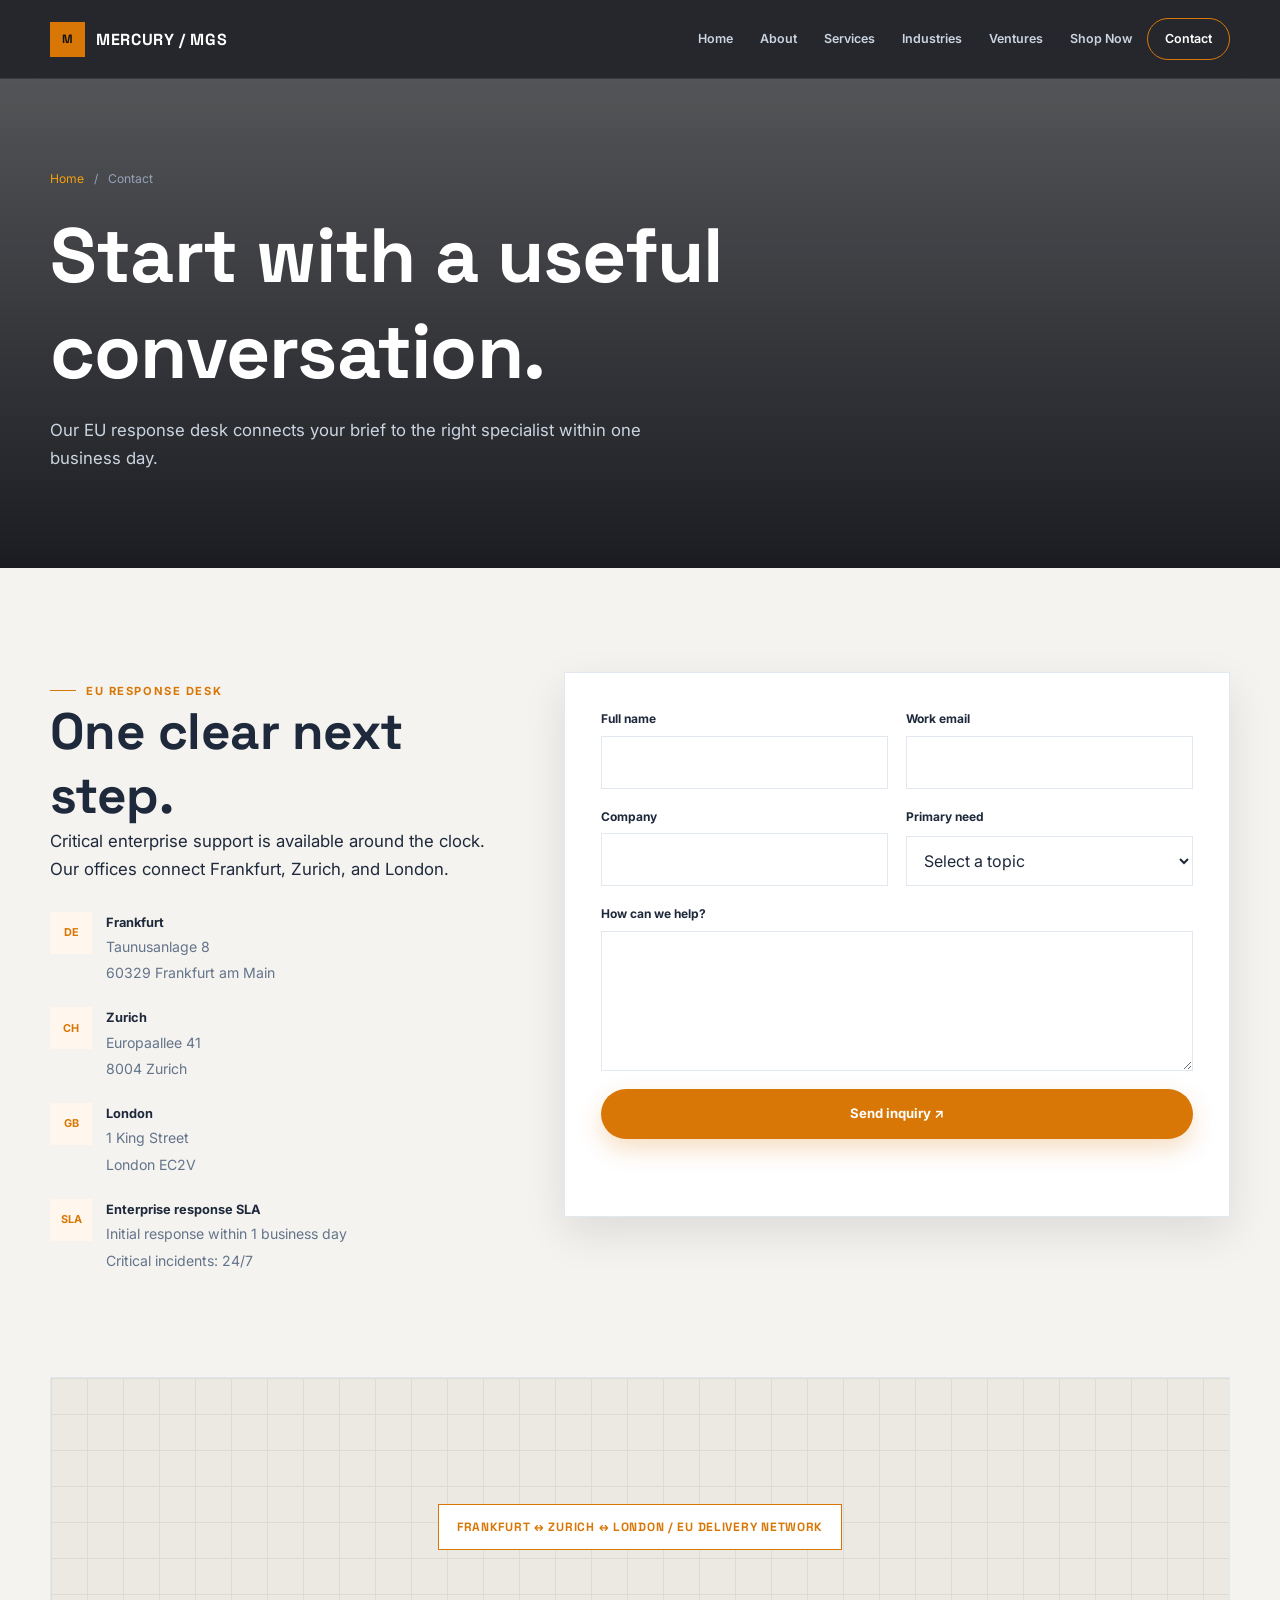
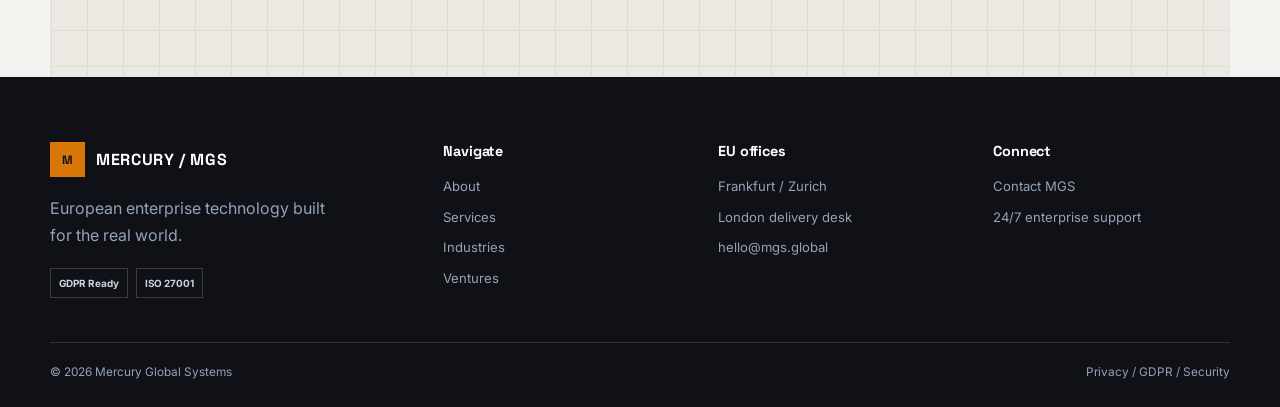
==== contact.html @ 84ef5d74 "First Upload" ====
<!doctype html><html lang="en"><head><meta charset="utf-8"><meta name="viewport" content="width=device-width, initial-scale=1"><title>Contact | MGS</title><link rel="stylesheet" href="css/style.css"><script src="js/main.js" defer></script></head><body><header class="site-header"><div class="container nav-wrap"><a class="logo" href="index.html"><span class="logo-mark">M</span>MERCURY / MGS</a><button class="menu-toggle" aria-label="Open navigation" aria-expanded="false">☰</button><nav class="nav-links"><a href="index.html">Home</a><a href="about.html">About</a><a href="services.html">Services</a><a href="industries.html">Industries</a><a href="ventures.html">Ventures</a><a href="shop.html">Shop Now</a><a class="active nav-cta" href="contact.html">Contact</a></nav></div></header><main><section class="page-hero"><div class="container"><div class="breadcrumb"><a href="index.html">Home</a><span>/</span><span>Contact</span></div><h1>Start with a useful conversation.</h1><p>Our EU response desk connects your brief to the right specialist within one business day.</p></div></section><section class="section"><div class="container contact-grid"><div><span class="eyebrow">EU response desk</span><h2>One clear next step.</h2><p class="lead">Critical enterprise support is available around the clock. Our offices connect Frankfurt, Zurich, and London.</p><div class="contact-details"><div class="contact-detail"><span class="icon-box">DE</span><div><strong>Frankfurt</strong><span>Taunusanlage 8<br>60329 Frankfurt am Main</span></div></div><div class="contact-detail"><span class="icon-box">CH</span><div><strong>Zurich</strong><span>Europaallee 41<br>8004 Zurich</span></div></div><div class="contact-detail"><span class="icon-box">GB</span><div><strong>London</strong><span>1 King Street<br>London EC2V</span></div></div><div class="contact-detail"><span class="icon-box">SLA</span><div><strong>Enterprise response SLA</strong><span>Initial response within 1 business day<br>Critical incidents: 24/7</span></div></div></div></div><div class="form-panel"><form id="contact-form"><div class="form-grid"><div class="form-field"><label for="name">Full name</label><input id="name" required></div><div class="form-field"><label for="email">Work email</label><input id="email" type="email" required></div><div class="form-field"><label for="company">Company</label><input id="company" required></div><div class="form-field"><label for="topic">Primary need</label><select id="topic" required><option value="" selected disabled>Select a topic</option><option>Enterprise services</option><option>Ventures</option><option>Shop / procurement</option><option>Support</option></select></div><div class="form-field full"><label for="message">How can we help?</label><textarea id="message" required></textarea></div><div class="form-field full"><button class="btn btn-primary" type="submit">Send inquiry ↗</button><div class="form-status" role="status"></div></div></div></form></div></div></section><section class="section-sm"><div class="container"><div class="map-box" aria-label="Map placeholder for Frankfurt, Zurich, and London offices"><span>Frankfurt ↔ Zurich ↔ London / EU delivery network</span></div></div></section></main><footer class="site-footer"><div class="container footer-grid"><div class="footer-brand"><a class="logo" href="index.html"><span class="logo-mark">M</span>MERCURY / MGS</a><p>European enterprise technology built for the real world.</p><div class="trust-badges"><span>GDPR Ready</span><span>ISO 27001</span></div></div><div><h3 class="footer-title">Navigate</h3><div class="footer-links"><a href="about.html">About</a><a href="services.html">Services</a><a href="industries.html">Industries</a><a href="ventures.html">Ventures</a></div></div><div><h3 class="footer-title">EU offices</h3><div class="footer-links"><span>Frankfurt / Zurich</span><span>London delivery desk</span><a href="mailto:hello@mgs.global">hello@mgs.global</a></div></div><div><h3 class="footer-title">Connect</h3><div class="footer-links"><a href="contact.html">Contact MGS</a><span>24/7 enterprise support</span></div></div></div><div class="container footer-bottom"><span>© 2026 Mercury Global Systems</span><span>Privacy / GDPR / Security</span></div></footer></body></html>
---- css/style.css ----
@import url('https://fonts.googleapis.com/css2?family=Inter:wght@400;500;600;700&family=Space+Grotesk:wght@500;600;700&display=swap');

:root{--midnight:#0f1117;--ivory:#f4f3ef;--white:#fff;--slate:#1e293b;--muted:#94a3b8;--amber:#d97706;--amber-light:#f59e0b;--emerald:#059669;--line:#e2e8f0;--shadow:0 16px 40px rgba(15,17,23,.1);--ease:220ms cubic-bezier(.2,.8,.2,1);--max:1180px;--display:'Space Grotesk',system-ui,sans-serif;--body:'Inter',system-ui,sans-serif}
*{box-sizing:border-box}html{scroll-behavior:smooth}body{overflow-x:hidden;margin:0;color:var(--slate);background:var(--ivory);font:400 1rem/1.65 var(--body);-webkit-font-smoothing:antialiased}body.menu-open{overflow:hidden}a{color:inherit;text-decoration:none}button,input,select,textarea{font:inherit}button{cursor:pointer}h1,h2,h3{margin:0;color:var(--slate);font-family:var(--display);letter-spacing:-.01em;line-height:1.25}h1{font-size:clamp(2.7rem,6vw,5.8rem)}h2{font-size:clamp(2rem,4vw,3.8rem)}h3{font-size:1.3rem}p{margin:0 0 1rem}.container{width:min(var(--max),calc(100% - 48px));margin:auto}.section{padding:104px 0}.section-heading{max-width:720px;margin-bottom:46px}.section-heading h2{margin-top:14px}.section-heading.center{margin-inline:auto;text-align:center}.section-heading.center .eyebrow{justify-content:center}.lead{font-size:1.05rem}.eyebrow{display:inline-flex;align-items:center;gap:10px;color:var(--amber);font-size:.7rem;font-weight:700;letter-spacing:.14em;text-transform:uppercase}.eyebrow:before{width:26px;height:1px;background:currentColor;content:""}
.site-header{position:sticky;z-index:1000;top:0;color:var(--white);background:rgba(15,17,23,.9);border-bottom:1px solid rgba(255,255,255,.1);backdrop-filter:blur(16px);-webkit-backdrop-filter:blur(16px);transition:box-shadow var(--ease)}.site-header.scrolled{box-shadow:0 12px 35px rgba(0,0,0,.2)}.nav-wrap{display:flex;align-items:center;justify-content:space-between;min-height:78px;gap:28px}.logo{display:flex;align-items:center;gap:11px;color:var(--white);font:700 1rem var(--display);letter-spacing:.04em}.logo-mark{display:grid;place-items:center;width:35px;height:35px;color:var(--midnight);background:var(--amber);font-size:.75rem}.nav-links{display:flex;align-items:center;gap:3px}.nav-links a{position:relative;padding:10px 12px;color:#cbd5e1;font-size:.78rem;font-weight:600;transition:color var(--ease)}.nav-links a:after{position:absolute;right:12px;bottom:3px;left:12px;height:2px;background:var(--amber);transform:scaleX(0);transform-origin:left;transition:transform var(--ease);content:""}.nav-links a:hover,.nav-links a.active{color:var(--white)}.nav-links a:hover:after,.nav-links a.active:after{transform:scaleX(1)}.nav-links .nav-cta{border:1px solid var(--amber);border-radius:999px;color:var(--amber-light);padding-inline:17px}.nav-links .nav-cta:after{display:none}.menu-toggle{display:none;border:0;color:var(--white);background:transparent;font-size:1.5rem}
.hero,.page-hero{position:relative;overflow:hidden;color:var(--white);background:var(--midnight)}.hero{padding:120px 0 112px;background:linear-gradient(110deg,rgba(15,17,23,.94),rgba(15,17,23,.7)),url('https://images.unsplash.com/photo-1497366811353-6870744d04b2?q=85&w=2200') center/cover}.hero-grid{display:grid;grid-template-columns:1fr 1fr;align-items:center;gap:70px}.hero h1,.page-hero h1{color:var(--white)}.hero h1{margin:18px 0 22px}.hero h1 span{color:var(--amber-light)}.hero-copy{max-width:580px;color:#cbd5e1;font-size:1.08rem}.actions{display:flex;flex-wrap:wrap;gap:13px;margin-top:30px}.btn{display:inline-flex;align-items:center;justify-content:center;gap:9px;min-height:50px;border:1px solid transparent;border-radius:999px;padding:0 22px;font-size:.82rem;font-weight:700;transition:transform var(--ease),box-shadow var(--ease),background var(--ease),color var(--ease)}.btn:hover{transform:translateY(-3px)}.btn-primary{color:var(--white);background:var(--amber);box-shadow:0 10px 25px rgba(217,119,6,.24)}.btn-primary:hover{background:var(--amber-light);box-shadow:0 15px 30px rgba(217,119,6,.3)}.btn-secondary{border-color:rgba(255,255,255,.25);color:var(--white);background:rgba(255,255,255,.06)}.btn-secondary:hover{border-color:var(--amber);color:var(--amber-light)}.hero-photo{position:relative;overflow:hidden;min-height:440px;margin:0;border:1px solid rgba(255,255,255,.17);border-radius:16px;box-shadow:0 25px 60px rgba(0,0,0,.3)}.hero-photo img{width:100%;height:100%;min-height:440px;object-fit:cover;transition:transform 600ms var(--ease)}.hero-photo:hover img{transform:scale(1.03)}.glass-badge{position:absolute;right:20px;bottom:20px;display:flex;align-items:center;gap:8px;border:1px solid rgba(255,255,255,.18);border-radius:999px;padding:12px 15px;color:var(--white);background:rgba(15,17,23,.65);backdrop-filter:blur(16px);font-size:.7rem;font-weight:600}.glass-badge strong{color:#6ee7b7}.live-dot{width:8px;height:8px;border-radius:50%;background:var(--emerald);box-shadow:0 0 0 4px rgba(5,150,105,.18)}
.stats{position:relative;z-index:2;margin-top:-38px}.stats-grid{display:grid;grid-template-columns:repeat(3,1fr);border:1px solid var(--line);background:var(--white);box-shadow:var(--shadow)}.stat{padding:25px 32px;border-right:1px solid var(--line)}.stat:last-child{border:0}.stat strong{display:block;color:var(--slate);font:700 2.2rem var(--display)}.stat span{color:#64748b;font-size:.72rem;font-weight:700;letter-spacing:.08em;text-transform:uppercase}
.card-grid{display:grid;grid-template-columns:repeat(3,1fr);gap:20px}.card,.profile,.solution-card,.sector-card,.value,.metric-card,.form-panel{border:1px solid var(--line);background:var(--white);box-shadow:var(--shadow);transition:transform var(--ease),box-shadow var(--ease),border-color var(--ease)}.card{overflow:hidden}.card:hover,.profile:hover,.solution-card:hover,.sector-card:hover{border-color:#f0b45a;box-shadow:0 20px 45px rgba(15,17,23,.14);transform:translateY(-3px)}.card-image{overflow:hidden;height:190px}.card-image img{width:100%;height:100%;object-fit:cover;transition:transform 600ms var(--ease)}.card:hover img{transform:scale(1.03)}.card-copy,.solution-copy{padding:26px 27px 30px}.card-kicker{color:var(--amber);font-size:.68rem;font-weight:700;letter-spacing:.12em;text-transform:uppercase}.card h3{margin:12px 0 9px}.text-link{color:var(--amber);font-size:.8rem;font-weight:700}.text-link:hover{color:var(--slate)}
.dark-section{color:var(--white);background:var(--midnight)}.dark-section h2,.dark-section h3{color:var(--white)}.dark-section .lead{color:#cbd5e1}.dark-section .eyebrow{color:var(--amber-light)}.split{display:grid;grid-template-columns:.9fr 1.1fr;align-items:center;gap:80px}.check-list{display:grid;gap:13px;margin:27px 0 0;padding:0;color:#cbd5e1;list-style:none}.check-list li:before{display:inline-grid;place-items:center;width:20px;height:20px;margin-right:10px;border-radius:50%;color:var(--white);background:var(--emerald);content:"✓";font-size:.7rem;font-weight:700}.dark-panel{min-height:300px;border:1px solid rgba(255,255,255,.14);padding:30px;background:rgba(255,255,255,.04)}.dark-panel strong{display:block;margin-top:100px;color:var(--amber-light);font:700 4rem var(--display);line-height:1}.trust{padding:30px 0;border-top:1px solid var(--line);border-bottom:1px solid var(--line);background:var(--ivory)}.trust-row{display:flex;justify-content:space-between;gap:20px;color:#64748b;font:700 .8rem var(--display);letter-spacing:.08em;text-transform:uppercase;opacity:.8}
.page-hero{padding:90px 0 80px;background:linear-gradient(rgba(15,17,23,.7),rgba(15,17,23,.95)),url('https://images.unsplash.com/photo-1486406146926-c627a92ad1ab?q=85&w=2200') center/cover}.page-hero h1{max-width:780px;margin:18px 0}.page-hero p{max-width:650px;color:#cbd5e1;font-size:1.05rem}.breadcrumb{display:flex;gap:10px;color:#94a3b8;font-size:.76rem}.breadcrumb a{color:var(--amber-light)}.value-grid,.metrics-grid{display:grid;grid-template-columns:repeat(3,1fr);gap:18px}.value,.metric-card{padding:28px}.value h3{margin:15px 0 8px}.value p,.metric-card span{color:#64748b}.timeline{position:relative;max-width:820px;margin:auto}.timeline:before{position:absolute;top:0;bottom:0;left:92px;width:1px;background:#f0b45a;content:""}.timeline-item{position:relative;display:grid;grid-template-columns:92px 1fr;gap:35px;padding-bottom:35px}.timeline-year,.service-number{color:var(--amber);font:700 1rem var(--display)}.timeline-content{padding-left:28px}.timeline-content:before{position:absolute;top:5px;left:87px;width:10px;height:10px;border:3px solid var(--midnight);border-radius:50%;background:var(--emerald);content:""}.timeline-content p,.service-row p{color:#64748b}.team-grid{display:grid;grid-template-columns:repeat(4,1fr);gap:18px}.profile{overflow:hidden}.profile-photo{display:grid;place-items:center;height:200px;color:var(--amber);background:#eceae3;font:700 3rem var(--display)}.profile-info{padding:21px}.profile-info p{margin:5px 0 0}.service-list{display:grid}.service-row{display:grid;grid-template-columns:68px 1fr auto;gap:24px;align-items:center;border-bottom:1px solid var(--line);padding:25px 0}.service-row p{max-width:650px;margin:7px 0 0}.service-arrow{color:var(--amber);font-size:1.35rem}.workflow{display:grid;grid-template-columns:repeat(4,1fr)}.workflow-step{padding:27px 22px;border:1px solid rgba(255,255,255,.14)}.workflow-step h3{color:var(--white)}.step-num{display:block;margin-bottom:22px;color:var(--amber-light);font:700 1rem var(--display)}
.solution-grid{display:grid;grid-template-columns:repeat(2,1fr);gap:22px}.solution-card{overflow:hidden}.solution-image{min-height:220px;background-position:center;background-size:cover}.solution-copy h2{margin:12px 0 9px;font-size:2rem}.solution-copy ul{display:grid;gap:7px;margin:20px 0 0;padding:0;list-style:none;font-size:.9rem}.solution-copy li:before{margin-right:8px;color:var(--emerald);content:"✓";font-weight:700}.sector-grid{display:grid;grid-template-columns:repeat(2,1fr);gap:22px}.sector-card{overflow:hidden}.sector-image{min-height:230px;background-position:center;background-size:cover}.sector-copy{padding:27px}.sector-copy h2{margin:12px 0 8px;font-size:2rem}.sector-copy p{color:#64748b}.filter-bar{display:flex;flex-wrap:wrap;gap:9px;margin-bottom:30px}.filter-button{border:1px solid var(--line);border-radius:999px;padding:10px 15px;color:var(--slate);background:var(--white);font-size:.78rem;font-weight:700}.filter-button.active,.filter-button:hover{border-color:var(--amber);color:var(--amber);background:#fffaf0}.product-grid{display:grid;grid-template-columns:repeat(3,1fr);gap:20px}.product-card{border:1px solid var(--line);background:var(--white);box-shadow:var(--shadow)}.product-image{height:190px;background-position:center;background-size:cover}.product-copy{padding:22px}.product-copy h3{margin:8px 0}.product-price{display:block;margin:15px 0;color:var(--slate);font:700 1.1rem var(--display)}.product-card .btn{width:100%;min-height:44px}.search-box{width:100%;border:1px solid var(--line);padding:14px 16px;color:var(--slate);background:var(--white);outline:0;margin-bottom:14px}.search-box:focus{border-color:var(--amber);box-shadow:0 0 0 3px rgba(217,119,6,.14)}.form-panel{padding:36px}.contact-grid{display:grid;grid-template-columns:.8fr 1.2fr;gap:70px;align-items:start}.contact-details{display:grid;gap:22px;margin-top:28px}.contact-detail{display:flex;gap:14px}.icon-box{display:grid;place-items:center;flex:0 0 42px;width:42px;height:42px;color:var(--amber);background:#fff7ed;font-size:.68rem;font-weight:700}.contact-detail strong{display:block;color:var(--slate);font-size:.8rem}.contact-detail span:not(.icon-box){color:#64748b;font-size:.88rem}.form-grid{display:grid;grid-template-columns:repeat(2,1fr);gap:18px}.form-field{display:grid;gap:7px}.form-field.full{grid-column:1/-1}.form-field label{color:var(--slate);font-size:.75rem;font-weight:700}.form-field input,.form-field select,.form-field textarea{width:100%;border:1px solid var(--line);padding:12px 13px;color:var(--slate);background:var(--white);outline:0}.form-field textarea{min-height:140px;resize:vertical}.form-field input:focus,.form-field select:focus,.form-field textarea:focus{border-color:var(--amber);box-shadow:0 0 0 3px rgba(217,119,6,.14)}.form-status{min-height:24px;margin-top:10px;color:var(--emerald);font-size:.82rem;font-weight:700}.map-box{display:grid;place-items:center;min-height:300px;border:1px solid var(--line);color:var(--amber);background:#ebe9e2;background-image:linear-gradient(#dedbd3 1px,transparent 1px),linear-gradient(90deg,#dedbd3 1px,transparent 1px);background-size:36px 36px}.map-box span{padding:14px 18px;border:1px solid var(--amber);background:var(--white);font:700 .75rem var(--display);letter-spacing:.06em;text-transform:uppercase}
.site-footer{padding:65px 0 24px;color:#94a3b8;background:var(--midnight)}.footer-grid{display:grid;grid-template-columns:1.5fr repeat(3,1fr);gap:38px;padding-bottom:44px}.footer-brand p{max-width:280px;margin-top:18px}.footer-title{margin:0 0 16px;color:var(--white);font:700 .9rem var(--display)}.footer-links{display:grid;gap:9px;font-size:.82rem}.footer-links a:hover{color:var(--amber-light)}.trust-badges{display:flex;gap:8px;margin-top:20px}.trust-badges span{border:1px solid rgba(255,255,255,.18);padding:6px 8px;color:#cbd5e1;font-size:.62rem;font-weight:700}.footer-bottom{display:flex;justify-content:space-between;gap:20px;border-top:1px solid rgba(255,255,255,.14);padding-top:20px;font-size:.74rem}.reveal-item{opacity:0;transform:translateY(18px);transition:opacity 600ms var(--ease),transform 600ms var(--ease)}.reveal-item.is-visible{opacity:1;transform:translateY(0)}
@media(max-width:900px){.hero-grid,.split,.contact-grid{grid-template-columns:1fr;gap:45px}.card-grid,.value-grid,.metrics-grid,.solution-grid,.sector-grid{grid-template-columns:repeat(2,1fr)}.team-grid{grid-template-columns:repeat(2,1fr)}.product-grid{grid-template-columns:repeat(2,1fr)}.footer-grid{grid-template-columns:repeat(2,1fr)}}
@media(max-width:768px){.container{width:min(var(--max),calc(100% - 32px))}.section{padding:76px 0}.menu-toggle{display:block}.nav-links{position:absolute;top:100%;right:16px;left:16px;display:grid;gap:2px;padding:14px;border:1px solid rgba(255,255,255,.14);background:rgba(15,17,23,.98);box-shadow:var(--shadow);transform:translateY(-12px);opacity:0;pointer-events:none;transition:opacity var(--ease),transform var(--ease)}.nav-links.open{transform:translateY(0);opacity:1;pointer-events:auto}.nav-links a{padding:13px}.hero{padding:82px 0 85px}.hero h1{font-size:clamp(2.7rem,13vw,4.4rem)}.hero-photo,.hero-photo img{min-height:320px}.stats{margin-top:-25px}.stats-grid,.card-grid,.value-grid,.metrics-grid,.solution-grid,.sector-grid,.product-grid,.form-grid{grid-template-columns:1fr}.stat{border-right:0;border-bottom:1px solid var(--line)}.stat:last-child{border-bottom:0}.trust-row{flex-wrap:wrap;justify-content:center;font-size:.68rem}.timeline:before{left:66px}.timeline-item{grid-template-columns:66px 1fr;gap:18px}.timeline-content{padding-left:20px}.timeline-content:before{left:61px}.service-row{grid-template-columns:45px 1fr;gap:15px}.service-arrow{display:none}.workflow{grid-template-columns:1fr 1fr}.form-field.full{grid-column:auto}.form-panel{padding:24px}.footer-grid{grid-template-columns:1fr 1fr;gap:28px 18px}.footer-brand{grid-column:1/-1}.footer-bottom{flex-direction:column}}
@media(prefers-reduced-motion:reduce){*,*:before,*:after{scroll-behavior:auto!important;transition-duration:.01ms!important}}
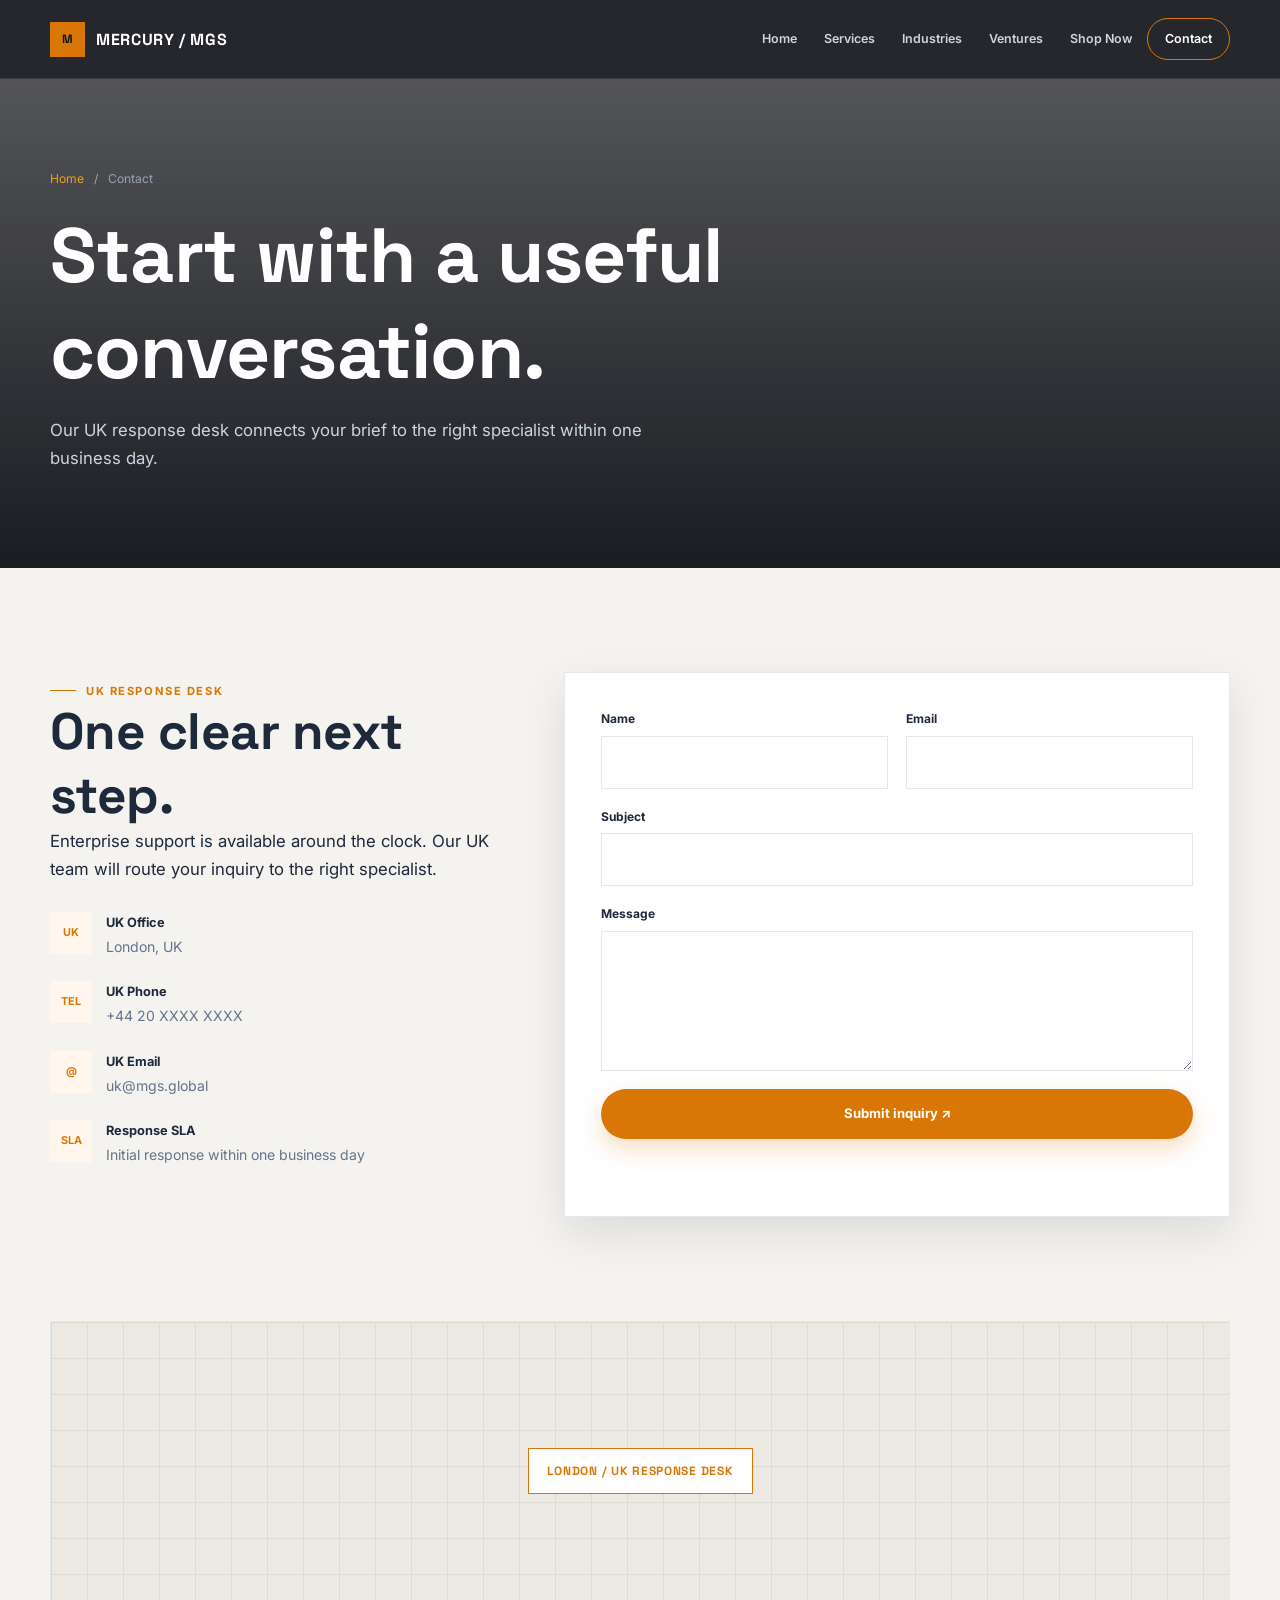
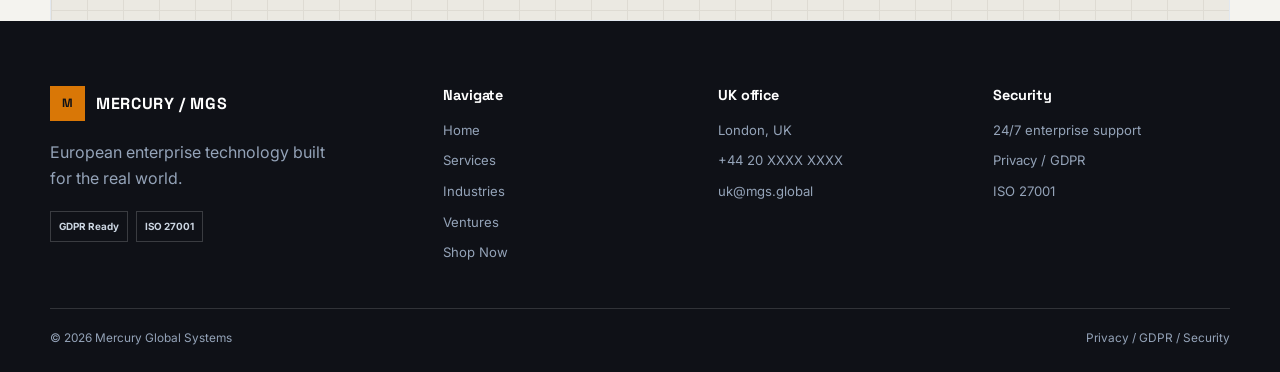
==== commit 1eebcb0b: "Add files via upload" ====
--- a/contact.html
+++ b/contact.html
@@ -1 +1 @@
-<!doctype html><html lang="en"><head><meta charset="utf-8"><meta name="viewport" content="width=device-width, initial-scale=1"><title>Contact | MGS</title><link rel="stylesheet" href="css/style.css"><script src="js/main.js" defer></script></head><body><header class="site-header"><div class="container nav-wrap"><a class="logo" href="index.html"><span class="logo-mark">M</span>MERCURY / MGS</a><button class="menu-toggle" aria-label="Open navigation" aria-expanded="false">☰</button><nav class="nav-links"><a href="index.html">Home</a><a href="about.html">About</a><a href="services.html">Services</a><a href="industries.html">Industries</a><a href="ventures.html">Ventures</a><a href="shop.html">Shop Now</a><a class="active nav-cta" href="contact.html">Contact</a></nav></div></header><main><section class="page-hero"><div class="container"><div class="breadcrumb"><a href="index.html">Home</a><span>/</span><span>Contact</span></div><h1>Start with a useful conversation.</h1><p>Our EU response desk connects your brief to the right specialist within one business day.</p></div></section><section class="section"><div class="container contact-grid"><div><span class="eyebrow">EU response desk</span><h2>One clear next step.</h2><p class="lead">Critical enterprise support is available around the clock. Our offices connect Frankfurt, Zurich, and London.</p><div class="contact-details"><div class="contact-detail"><span class="icon-box">DE</span><div><strong>Frankfurt</strong><span>Taunusanlage 8<br>60329 Frankfurt am Main</span></div></div><div class="contact-detail"><span class="icon-box">CH</span><div><strong>Zurich</strong><span>Europaallee 41<br>8004 Zurich</span></div></div><div class="contact-detail"><span class="icon-box">GB</span><div><strong>London</strong><span>1 King Street<br>London EC2V</span></div></div><div class="contact-detail"><span class="icon-box">SLA</span><div><strong>Enterprise response SLA</strong><span>Initial response within 1 business day<br>Critical incidents: 24/7</span></div></div></div></div><div class="form-panel"><form id="contact-form"><div class="form-grid"><div class="form-field"><label for="name">Full name</label><input id="name" required></div><div class="form-field"><label for="email">Work email</label><input id="email" type="email" required></div><div class="form-field"><label for="company">Company</label><input id="company" required></div><div class="form-field"><label for="topic">Primary need</label><select id="topic" required><option value="" selected disabled>Select a topic</option><option>Enterprise services</option><option>Ventures</option><option>Shop / procurement</option><option>Support</option></select></div><div class="form-field full"><label for="message">How can we help?</label><textarea id="message" required></textarea></div><div class="form-field full"><button class="btn btn-primary" type="submit">Send inquiry ↗</button><div class="form-status" role="status"></div></div></div></form></div></div></section><section class="section-sm"><div class="container"><div class="map-box" aria-label="Map placeholder for Frankfurt, Zurich, and London offices"><span>Frankfurt ↔ Zurich ↔ London / EU delivery network</span></div></div></section></main><footer class="site-footer"><div class="container footer-grid"><div class="footer-brand"><a class="logo" href="index.html"><span class="logo-mark">M</span>MERCURY / MGS</a><p>European enterprise technology built for the real world.</p><div class="trust-badges"><span>GDPR Ready</span><span>ISO 27001</span></div></div><div><h3 class="footer-title">Navigate</h3><div class="footer-links"><a href="about.html">About</a><a href="services.html">Services</a><a href="industries.html">Industries</a><a href="ventures.html">Ventures</a></div></div><div><h3 class="footer-title">EU offices</h3><div class="footer-links"><span>Frankfurt / Zurich</span><span>London delivery desk</span><a href="mailto:hello@mgs.global">hello@mgs.global</a></div></div><div><h3 class="footer-title">Connect</h3><div class="footer-links"><a href="contact.html">Contact MGS</a><span>24/7 enterprise support</span></div></div></div><div class="container footer-bottom"><span>© 2026 Mercury Global Systems</span><span>Privacy / GDPR / Security</span></div></footer></body></html>+<!doctype html><html lang="en"><head><meta charset="utf-8"><meta name="viewport" content="width=device-width, initial-scale=1"><title>Contact | MGS</title><link rel="stylesheet" href="css/style.css"><script src="js/main.js" defer></script></head><body><header class="site-header"><div class="container nav-wrap"><a class="logo" href="index.html"><span class="logo-mark">M</span>MERCURY / MGS</a><button class="menu-toggle" aria-label="Open navigation" aria-expanded="false">☰</button><nav class="nav-links"><a href="index.html">Home</a><a href="services.html">Services</a><a href="industries.html">Industries</a><a href="ventures.html">Ventures</a><a href="shop.html">Shop Now</a><a class="active nav-cta" href="contact.html">Contact</a></nav></div></header><main><section class="page-hero"><div class="container"><div class="breadcrumb"><a href="index.html">Home</a><span>/</span><span>Contact</span></div><h1>Start with a useful conversation.</h1><p>Our UK response desk connects your brief to the right specialist within one business day.</p></div></section><section class="section"><div class="container contact-grid"><div><span class="eyebrow">UK response desk</span><h2>One clear next step.</h2><p class="lead">Enterprise support is available around the clock. Our UK team will route your inquiry to the right specialist.</p><div class="contact-details"><div class="contact-detail"><span class="icon-box">UK</span><div><strong>UK Office</strong><span>London, UK</span></div></div><div class="contact-detail"><span class="icon-box">TEL</span><div><strong>UK Phone</strong><span>+44 20 XXXX XXXX</span></div></div><div class="contact-detail"><span class="icon-box">@</span><div><strong>UK Email</strong><span>uk@mgs.global</span></div></div><div class="contact-detail"><span class="icon-box">SLA</span><div><strong>Response SLA</strong><span>Initial response within one business day</span></div></div></div></div><div class="form-panel"><form id="contact-form"><div class="form-grid"><div class="form-field"><label for="name">Name</label><input id="name" required></div><div class="form-field"><label for="email">Email</label><input id="email" type="email" required></div><div class="form-field full"><label for="subject">Subject</label><input id="subject" required></div><div class="form-field full"><label for="message">Message</label><textarea id="message" required></textarea></div><div class="form-field full"><button class="btn btn-primary" type="submit">Submit inquiry ↗</button><div class="form-status" role="status"></div></div></div></form></div></div></section><section class="section-sm"><div class="container"><div class="map-box" aria-label="Map placeholder showing London, UK"><span>London / UK response desk</span></div></div></section></main><footer class="site-footer"><div class="container footer-grid"><div class="footer-brand"><a class="logo" href="index.html"><span class="logo-mark">M</span>MERCURY / MGS</a><p>European enterprise technology built for the real world.</p><div class="trust-badges"><span>GDPR Ready</span><span>ISO 27001</span></div></div><div><h3 class="footer-title">Navigate</h3><div class="footer-links"><a href="index.html">Home</a><a href="services.html">Services</a><a href="industries.html">Industries</a><a href="ventures.html">Ventures</a><a href="shop.html">Shop Now</a></div></div><div><h3 class="footer-title">UK office</h3><div class="footer-links"><span>London, UK</span><span>+44 20 XXXX XXXX</span><a href="mailto:uk@mgs.global">uk@mgs.global</a></div></div><div><h3 class="footer-title">Security</h3><div class="footer-links"><span>24/7 enterprise support</span><span>Privacy / GDPR</span><span>ISO 27001</span></div></div></div><div class="container footer-bottom"><span>© 2026 Mercury Global Systems</span><span>Privacy / GDPR / Security</span></div></footer></body></html>
--- a/css/style.css
+++ b/css/style.css
@@ -13,3 +13,6 @@
 @media(max-width:900px){.hero-grid,.split,.contact-grid{grid-template-columns:1fr;gap:45px}.card-grid,.value-grid,.metrics-grid,.solution-grid,.sector-grid{grid-template-columns:repeat(2,1fr)}.team-grid{grid-template-columns:repeat(2,1fr)}.product-grid{grid-template-columns:repeat(2,1fr)}.footer-grid{grid-template-columns:repeat(2,1fr)}}
 @media(max-width:768px){.container{width:min(var(--max),calc(100% - 32px))}.section{padding:76px 0}.menu-toggle{display:block}.nav-links{position:absolute;top:100%;right:16px;left:16px;display:grid;gap:2px;padding:14px;border:1px solid rgba(255,255,255,.14);background:rgba(15,17,23,.98);box-shadow:var(--shadow);transform:translateY(-12px);opacity:0;pointer-events:none;transition:opacity var(--ease),transform var(--ease)}.nav-links.open{transform:translateY(0);opacity:1;pointer-events:auto}.nav-links a{padding:13px}.hero{padding:82px 0 85px}.hero h1{font-size:clamp(2.7rem,13vw,4.4rem)}.hero-photo,.hero-photo img{min-height:320px}.stats{margin-top:-25px}.stats-grid,.card-grid,.value-grid,.metrics-grid,.solution-grid,.sector-grid,.product-grid,.form-grid{grid-template-columns:1fr}.stat{border-right:0;border-bottom:1px solid var(--line)}.stat:last-child{border-bottom:0}.trust-row{flex-wrap:wrap;justify-content:center;font-size:.68rem}.timeline:before{left:66px}.timeline-item{grid-template-columns:66px 1fr;gap:18px}.timeline-content{padding-left:20px}.timeline-content:before{left:61px}.service-row{grid-template-columns:45px 1fr;gap:15px}.service-arrow{display:none}.workflow{grid-template-columns:1fr 1fr}.form-field.full{grid-column:auto}.form-panel{padding:24px}.footer-grid{grid-template-columns:1fr 1fr;gap:28px 18px}.footer-brand{grid-column:1/-1}.footer-bottom{flex-direction:column}}
 @media(prefers-reduced-motion:reduce){*,*:before,*:after{scroll-behavior:auto!important;transition-duration:.01ms!important}}
+.service-triad{grid-template-columns:repeat(3,1fr)}
+@media(max-width:900px){.service-triad{grid-template-columns:repeat(2,1fr)}}
+@media(max-width:768px){.service-triad{grid-template-columns:1fr}}
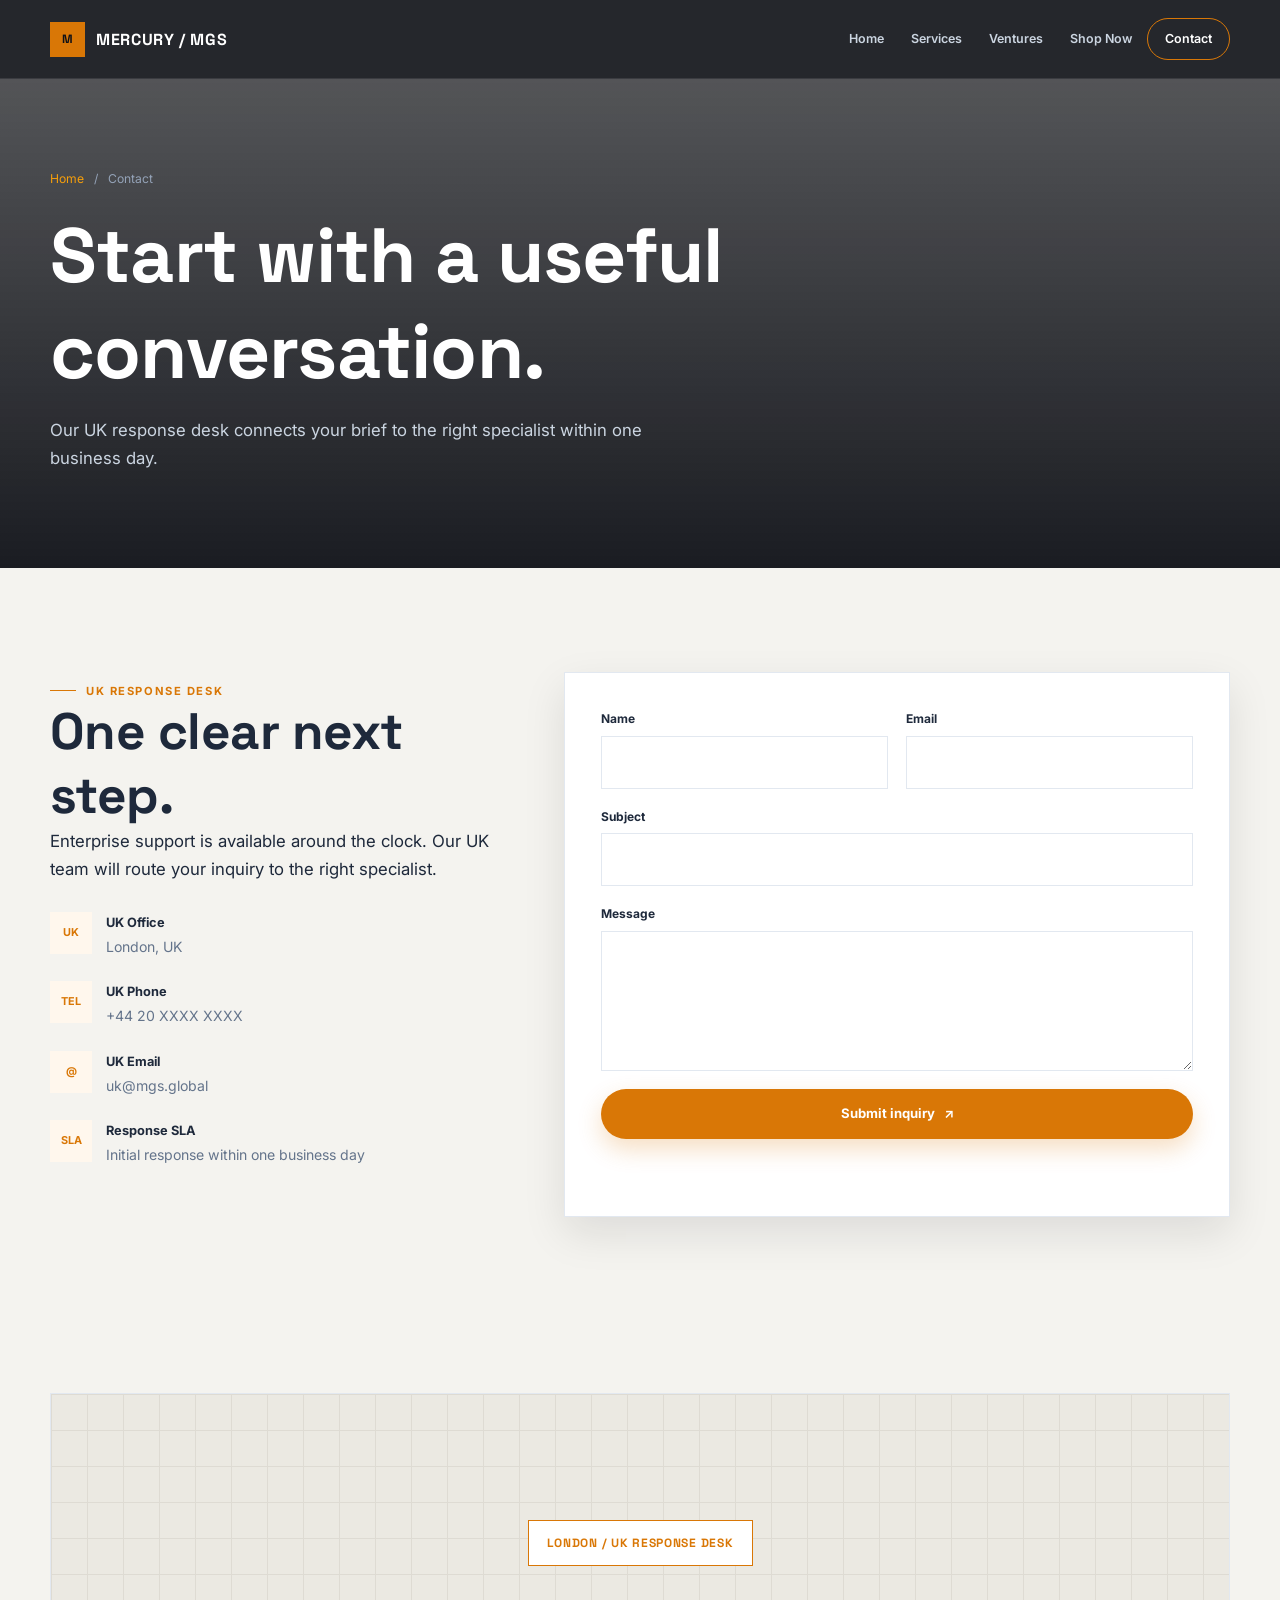
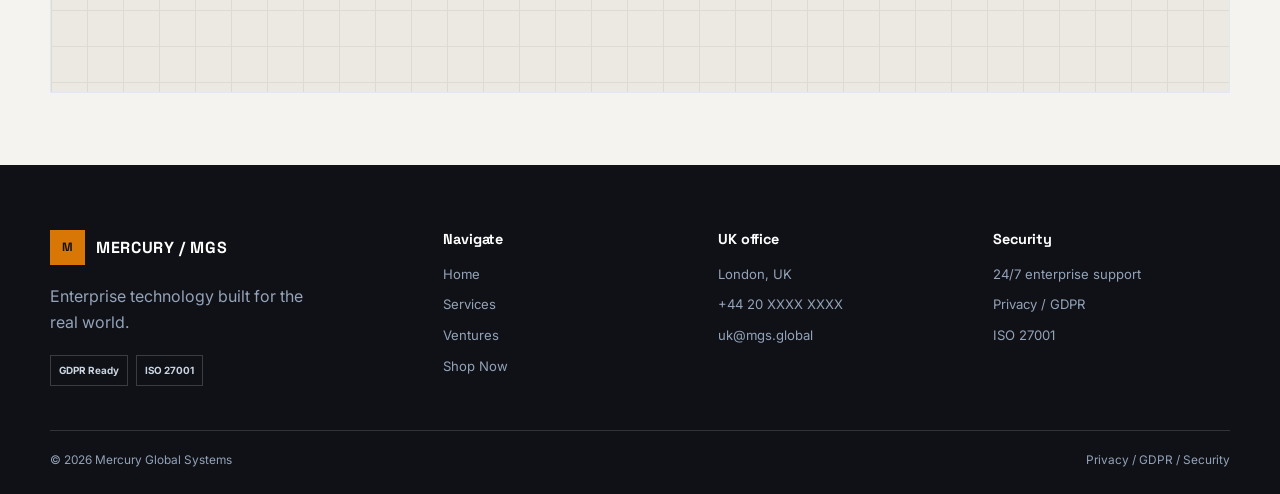
==== commit 6f48a253: "Add files via upload" ====
--- a/contact.html
+++ b/contact.html
@@ -1 +1,158 @@
-<!doctype html><html lang="en"><head><meta charset="utf-8"><meta name="viewport" content="width=device-width, initial-scale=1"><title>Contact | MGS</title><link rel="stylesheet" href="css/style.css"><script src="js/main.js" defer></script></head><body><header class="site-header"><div class="container nav-wrap"><a class="logo" href="index.html"><span class="logo-mark">M</span>MERCURY / MGS</a><button class="menu-toggle" aria-label="Open navigation" aria-expanded="false">☰</button><nav class="nav-links"><a href="index.html">Home</a><a href="services.html">Services</a><a href="industries.html">Industries</a><a href="ventures.html">Ventures</a><a href="shop.html">Shop Now</a><a class="active nav-cta" href="contact.html">Contact</a></nav></div></header><main><section class="page-hero"><div class="container"><div class="breadcrumb"><a href="index.html">Home</a><span>/</span><span>Contact</span></div><h1>Start with a useful conversation.</h1><p>Our UK response desk connects your brief to the right specialist within one business day.</p></div></section><section class="section"><div class="container contact-grid"><div><span class="eyebrow">UK response desk</span><h2>One clear next step.</h2><p class="lead">Enterprise support is available around the clock. Our UK team will route your inquiry to the right specialist.</p><div class="contact-details"><div class="contact-detail"><span class="icon-box">UK</span><div><strong>UK Office</strong><span>London, UK</span></div></div><div class="contact-detail"><span class="icon-box">TEL</span><div><strong>UK Phone</strong><span>+44 20 XXXX XXXX</span></div></div><div class="contact-detail"><span class="icon-box">@</span><div><strong>UK Email</strong><span>uk@mgs.global</span></div></div><div class="contact-detail"><span class="icon-box">SLA</span><div><strong>Response SLA</strong><span>Initial response within one business day</span></div></div></div></div><div class="form-panel"><form id="contact-form"><div class="form-grid"><div class="form-field"><label for="name">Name</label><input id="name" required></div><div class="form-field"><label for="email">Email</label><input id="email" type="email" required></div><div class="form-field full"><label for="subject">Subject</label><input id="subject" required></div><div class="form-field full"><label for="message">Message</label><textarea id="message" required></textarea></div><div class="form-field full"><button class="btn btn-primary" type="submit">Submit inquiry ↗</button><div class="form-status" role="status"></div></div></div></form></div></div></section><section class="section-sm"><div class="container"><div class="map-box" aria-label="Map placeholder showing London, UK"><span>London / UK response desk</span></div></div></section></main><footer class="site-footer"><div class="container footer-grid"><div class="footer-brand"><a class="logo" href="index.html"><span class="logo-mark">M</span>MERCURY / MGS</a><p>European enterprise technology built for the real world.</p><div class="trust-badges"><span>GDPR Ready</span><span>ISO 27001</span></div></div><div><h3 class="footer-title">Navigate</h3><div class="footer-links"><a href="index.html">Home</a><a href="services.html">Services</a><a href="industries.html">Industries</a><a href="ventures.html">Ventures</a><a href="shop.html">Shop Now</a></div></div><div><h3 class="footer-title">UK office</h3><div class="footer-links"><span>London, UK</span><span>+44 20 XXXX XXXX</span><a href="mailto:uk@mgs.global">uk@mgs.global</a></div></div><div><h3 class="footer-title">Security</h3><div class="footer-links"><span>24/7 enterprise support</span><span>Privacy / GDPR</span><span>ISO 27001</span></div></div></div><div class="container footer-bottom"><span>© 2026 Mercury Global Systems</span><span>Privacy / GDPR / Security</span></div></footer></body></html>+<!doctype html>
+<html lang="en">
+  <head>
+    <meta charset="utf-8" />
+    <meta name="viewport" content="width=device-width, initial-scale=1" />
+    <title>Contact | MGS</title>
+    <link rel="stylesheet" href="css/style.css" />
+    <script src="js/main.js" defer></script>
+  </head>
+  <body>
+    <header class="site-header">
+      <div class="container nav-wrap">
+        <a class="logo" href="index.html"
+          ><span class="logo-mark">M</span>MERCURY / MGS</a
+        ><button
+          class="menu-toggle"
+          type="button"
+          aria-label="Open navigation"
+          aria-expanded="false"
+        >
+          ☰
+        </button>
+        <nav class="nav-links">
+          <a href="index.html">Home</a><a href="services.html">Services</a
+          ><a href="ventures.html">Ventures</a><a href="shop.html">Shop Now</a
+          ><a class="active nav-cta" href="contact.html">Contact</a>
+        </nav>
+      </div>
+    </header>
+    <main>
+      <section class="page-hero">
+        <div class="container">
+          <div class="breadcrumb">
+            <a href="index.html">Home</a><span>/</span><span>Contact</span>
+          </div>
+          <h1>Start with a useful conversation.</h1>
+          <p>
+            Our UK response desk connects your brief to the right specialist
+            within one business day.
+          </p>
+        </div>
+      </section>
+      <section class="section">
+        <div class="container contact-grid">
+          <div>
+            <span class="eyebrow">UK response desk</span>
+            <h2>One clear next step.</h2>
+            <p class="lead">
+              Enterprise support is available around the clock. Our UK team will
+              route your inquiry to the right specialist.
+            </p>
+            <div class="contact-details">
+              <div class="contact-detail">
+                <span class="icon-box">UK</span>
+                <div><strong>UK Office</strong><span>London, UK</span></div>
+              </div>
+              <div class="contact-detail">
+                <span class="icon-box">TEL</span>
+                <div>
+                  <strong>UK Phone</strong><span>+44 20 XXXX XXXX</span>
+                </div>
+              </div>
+              <div class="contact-detail">
+                <span class="icon-box">@</span>
+                <div><strong>UK Email</strong><span>uk@mgs.global</span></div>
+              </div>
+              <div class="contact-detail">
+                <span class="icon-box">SLA</span>
+                <div>
+                  <strong>Response SLA</strong
+                  ><span>Initial response within one business day</span>
+                </div>
+              </div>
+            </div>
+          </div>
+          <div class="form-panel">
+            <form id="contact-form" novalidate>
+              <div class="form-grid">
+                <div class="form-field">
+                  <label for="name">Name</label
+                  ><input id="name" name="name" type="text" required />
+                </div>
+                <div class="form-field">
+                  <label for="email">Email</label
+                  ><input id="email" name="email" type="email" required />
+                </div>
+                <div class="form-field full">
+                  <label for="subject">Subject</label
+                  ><input id="subject" name="subject" type="text" required />
+                </div>
+                <div class="form-field full">
+                  <label for="message">Message</label
+                  ><textarea id="message" name="message" required></textarea>
+                </div>
+                <div class="form-field full">
+                  <button class="btn btn-primary" type="submit">
+                    Submit inquiry <span>↗</span>
+                  </button>
+                  <div
+                    class="form-status"
+                    role="status"
+                    aria-live="polite"
+                  ></div>
+                </div>
+              </div>
+            </form>
+          </div>
+        </div>
+      </section>
+      <section class="section-sm">
+        <div class="container">
+          <div class="map-box" aria-label="Map placeholder showing London, UK">
+            <span>London / UK response desk</span>
+          </div>
+        </div>
+      </section>
+    </main>
+    <footer class="site-footer">
+      <div class="container footer-grid">
+        <div class="footer-brand">
+          <a class="logo" href="index.html"
+            ><span class="logo-mark">M</span>MERCURY / MGS</a
+          >
+          <p>Enterprise technology built for the real world.</p>
+          <div class="trust-badges">
+            <span>GDPR Ready</span><span>ISO 27001</span>
+          </div>
+        </div>
+        <div>
+          <h3 class="footer-title">Navigate</h3>
+          <div class="footer-links">
+            <a href="index.html">Home</a><a href="services.html">Services</a
+            ><a href="ventures.html">Ventures</a
+            ><a href="shop.html">Shop Now</a>
+          </div>
+        </div>
+        <div>
+          <h3 class="footer-title">UK office</h3>
+          <div class="footer-links">
+            <span>London, UK</span><span>+44 20 XXXX XXXX</span
+            ><a href="mailto:uk@mgs.global">uk@mgs.global</a>
+          </div>
+        </div>
+        <div>
+          <h3 class="footer-title">Security</h3>
+          <div class="footer-links">
+            <span>24/7 enterprise support</span><span>Privacy / GDPR</span
+            ><span>ISO 27001</span>
+          </div>
+        </div>
+      </div>
+      <div class="container footer-bottom">
+        <span>© 2026 Mercury Global Systems</span
+        ><span>Privacy / GDPR / Security</span>
+      </div>
+    </footer>
+  </body>
+</html>
--- a/css/style.css
+++ b/css/style.css
@@ -1,18 +1,943 @@
-@import url('https://fonts.googleapis.com/css2?family=Inter:wght@400;500;600;700&family=Space+Grotesk:wght@500;600;700&display=swap');
-
-:root{--midnight:#0f1117;--ivory:#f4f3ef;--white:#fff;--slate:#1e293b;--muted:#94a3b8;--amber:#d97706;--amber-light:#f59e0b;--emerald:#059669;--line:#e2e8f0;--shadow:0 16px 40px rgba(15,17,23,.1);--ease:220ms cubic-bezier(.2,.8,.2,1);--max:1180px;--display:'Space Grotesk',system-ui,sans-serif;--body:'Inter',system-ui,sans-serif}
-*{box-sizing:border-box}html{scroll-behavior:smooth}body{overflow-x:hidden;margin:0;color:var(--slate);background:var(--ivory);font:400 1rem/1.65 var(--body);-webkit-font-smoothing:antialiased}body.menu-open{overflow:hidden}a{color:inherit;text-decoration:none}button,input,select,textarea{font:inherit}button{cursor:pointer}h1,h2,h3{margin:0;color:var(--slate);font-family:var(--display);letter-spacing:-.01em;line-height:1.25}h1{font-size:clamp(2.7rem,6vw,5.8rem)}h2{font-size:clamp(2rem,4vw,3.8rem)}h3{font-size:1.3rem}p{margin:0 0 1rem}.container{width:min(var(--max),calc(100% - 48px));margin:auto}.section{padding:104px 0}.section-heading{max-width:720px;margin-bottom:46px}.section-heading h2{margin-top:14px}.section-heading.center{margin-inline:auto;text-align:center}.section-heading.center .eyebrow{justify-content:center}.lead{font-size:1.05rem}.eyebrow{display:inline-flex;align-items:center;gap:10px;color:var(--amber);font-size:.7rem;font-weight:700;letter-spacing:.14em;text-transform:uppercase}.eyebrow:before{width:26px;height:1px;background:currentColor;content:""}
-.site-header{position:sticky;z-index:1000;top:0;color:var(--white);background:rgba(15,17,23,.9);border-bottom:1px solid rgba(255,255,255,.1);backdrop-filter:blur(16px);-webkit-backdrop-filter:blur(16px);transition:box-shadow var(--ease)}.site-header.scrolled{box-shadow:0 12px 35px rgba(0,0,0,.2)}.nav-wrap{display:flex;align-items:center;justify-content:space-between;min-height:78px;gap:28px}.logo{display:flex;align-items:center;gap:11px;color:var(--white);font:700 1rem var(--display);letter-spacing:.04em}.logo-mark{display:grid;place-items:center;width:35px;height:35px;color:var(--midnight);background:var(--amber);font-size:.75rem}.nav-links{display:flex;align-items:center;gap:3px}.nav-links a{position:relative;padding:10px 12px;color:#cbd5e1;font-size:.78rem;font-weight:600;transition:color var(--ease)}.nav-links a:after{position:absolute;right:12px;bottom:3px;left:12px;height:2px;background:var(--amber);transform:scaleX(0);transform-origin:left;transition:transform var(--ease);content:""}.nav-links a:hover,.nav-links a.active{color:var(--white)}.nav-links a:hover:after,.nav-links a.active:after{transform:scaleX(1)}.nav-links .nav-cta{border:1px solid var(--amber);border-radius:999px;color:var(--amber-light);padding-inline:17px}.nav-links .nav-cta:after{display:none}.menu-toggle{display:none;border:0;color:var(--white);background:transparent;font-size:1.5rem}
-.hero,.page-hero{position:relative;overflow:hidden;color:var(--white);background:var(--midnight)}.hero{padding:120px 0 112px;background:linear-gradient(110deg,rgba(15,17,23,.94),rgba(15,17,23,.7)),url('https://images.unsplash.com/photo-1497366811353-6870744d04b2?q=85&w=2200') center/cover}.hero-grid{display:grid;grid-template-columns:1fr 1fr;align-items:center;gap:70px}.hero h1,.page-hero h1{color:var(--white)}.hero h1{margin:18px 0 22px}.hero h1 span{color:var(--amber-light)}.hero-copy{max-width:580px;color:#cbd5e1;font-size:1.08rem}.actions{display:flex;flex-wrap:wrap;gap:13px;margin-top:30px}.btn{display:inline-flex;align-items:center;justify-content:center;gap:9px;min-height:50px;border:1px solid transparent;border-radius:999px;padding:0 22px;font-size:.82rem;font-weight:700;transition:transform var(--ease),box-shadow var(--ease),background var(--ease),color var(--ease)}.btn:hover{transform:translateY(-3px)}.btn-primary{color:var(--white);background:var(--amber);box-shadow:0 10px 25px rgba(217,119,6,.24)}.btn-primary:hover{background:var(--amber-light);box-shadow:0 15px 30px rgba(217,119,6,.3)}.btn-secondary{border-color:rgba(255,255,255,.25);color:var(--white);background:rgba(255,255,255,.06)}.btn-secondary:hover{border-color:var(--amber);color:var(--amber-light)}.hero-photo{position:relative;overflow:hidden;min-height:440px;margin:0;border:1px solid rgba(255,255,255,.17);border-radius:16px;box-shadow:0 25px 60px rgba(0,0,0,.3)}.hero-photo img{width:100%;height:100%;min-height:440px;object-fit:cover;transition:transform 600ms var(--ease)}.hero-photo:hover img{transform:scale(1.03)}.glass-badge{position:absolute;right:20px;bottom:20px;display:flex;align-items:center;gap:8px;border:1px solid rgba(255,255,255,.18);border-radius:999px;padding:12px 15px;color:var(--white);background:rgba(15,17,23,.65);backdrop-filter:blur(16px);font-size:.7rem;font-weight:600}.glass-badge strong{color:#6ee7b7}.live-dot{width:8px;height:8px;border-radius:50%;background:var(--emerald);box-shadow:0 0 0 4px rgba(5,150,105,.18)}
-.stats{position:relative;z-index:2;margin-top:-38px}.stats-grid{display:grid;grid-template-columns:repeat(3,1fr);border:1px solid var(--line);background:var(--white);box-shadow:var(--shadow)}.stat{padding:25px 32px;border-right:1px solid var(--line)}.stat:last-child{border:0}.stat strong{display:block;color:var(--slate);font:700 2.2rem var(--display)}.stat span{color:#64748b;font-size:.72rem;font-weight:700;letter-spacing:.08em;text-transform:uppercase}
-.card-grid{display:grid;grid-template-columns:repeat(3,1fr);gap:20px}.card,.profile,.solution-card,.sector-card,.value,.metric-card,.form-panel{border:1px solid var(--line);background:var(--white);box-shadow:var(--shadow);transition:transform var(--ease),box-shadow var(--ease),border-color var(--ease)}.card{overflow:hidden}.card:hover,.profile:hover,.solution-card:hover,.sector-card:hover{border-color:#f0b45a;box-shadow:0 20px 45px rgba(15,17,23,.14);transform:translateY(-3px)}.card-image{overflow:hidden;height:190px}.card-image img{width:100%;height:100%;object-fit:cover;transition:transform 600ms var(--ease)}.card:hover img{transform:scale(1.03)}.card-copy,.solution-copy{padding:26px 27px 30px}.card-kicker{color:var(--amber);font-size:.68rem;font-weight:700;letter-spacing:.12em;text-transform:uppercase}.card h3{margin:12px 0 9px}.text-link{color:var(--amber);font-size:.8rem;font-weight:700}.text-link:hover{color:var(--slate)}
-.dark-section{color:var(--white);background:var(--midnight)}.dark-section h2,.dark-section h3{color:var(--white)}.dark-section .lead{color:#cbd5e1}.dark-section .eyebrow{color:var(--amber-light)}.split{display:grid;grid-template-columns:.9fr 1.1fr;align-items:center;gap:80px}.check-list{display:grid;gap:13px;margin:27px 0 0;padding:0;color:#cbd5e1;list-style:none}.check-list li:before{display:inline-grid;place-items:center;width:20px;height:20px;margin-right:10px;border-radius:50%;color:var(--white);background:var(--emerald);content:"✓";font-size:.7rem;font-weight:700}.dark-panel{min-height:300px;border:1px solid rgba(255,255,255,.14);padding:30px;background:rgba(255,255,255,.04)}.dark-panel strong{display:block;margin-top:100px;color:var(--amber-light);font:700 4rem var(--display);line-height:1}.trust{padding:30px 0;border-top:1px solid var(--line);border-bottom:1px solid var(--line);background:var(--ivory)}.trust-row{display:flex;justify-content:space-between;gap:20px;color:#64748b;font:700 .8rem var(--display);letter-spacing:.08em;text-transform:uppercase;opacity:.8}
-.page-hero{padding:90px 0 80px;background:linear-gradient(rgba(15,17,23,.7),rgba(15,17,23,.95)),url('https://images.unsplash.com/photo-1486406146926-c627a92ad1ab?q=85&w=2200') center/cover}.page-hero h1{max-width:780px;margin:18px 0}.page-hero p{max-width:650px;color:#cbd5e1;font-size:1.05rem}.breadcrumb{display:flex;gap:10px;color:#94a3b8;font-size:.76rem}.breadcrumb a{color:var(--amber-light)}.value-grid,.metrics-grid{display:grid;grid-template-columns:repeat(3,1fr);gap:18px}.value,.metric-card{padding:28px}.value h3{margin:15px 0 8px}.value p,.metric-card span{color:#64748b}.timeline{position:relative;max-width:820px;margin:auto}.timeline:before{position:absolute;top:0;bottom:0;left:92px;width:1px;background:#f0b45a;content:""}.timeline-item{position:relative;display:grid;grid-template-columns:92px 1fr;gap:35px;padding-bottom:35px}.timeline-year,.service-number{color:var(--amber);font:700 1rem var(--display)}.timeline-content{padding-left:28px}.timeline-content:before{position:absolute;top:5px;left:87px;width:10px;height:10px;border:3px solid var(--midnight);border-radius:50%;background:var(--emerald);content:""}.timeline-content p,.service-row p{color:#64748b}.team-grid{display:grid;grid-template-columns:repeat(4,1fr);gap:18px}.profile{overflow:hidden}.profile-photo{display:grid;place-items:center;height:200px;color:var(--amber);background:#eceae3;font:700 3rem var(--display)}.profile-info{padding:21px}.profile-info p{margin:5px 0 0}.service-list{display:grid}.service-row{display:grid;grid-template-columns:68px 1fr auto;gap:24px;align-items:center;border-bottom:1px solid var(--line);padding:25px 0}.service-row p{max-width:650px;margin:7px 0 0}.service-arrow{color:var(--amber);font-size:1.35rem}.workflow{display:grid;grid-template-columns:repeat(4,1fr)}.workflow-step{padding:27px 22px;border:1px solid rgba(255,255,255,.14)}.workflow-step h3{color:var(--white)}.step-num{display:block;margin-bottom:22px;color:var(--amber-light);font:700 1rem var(--display)}
-.solution-grid{display:grid;grid-template-columns:repeat(2,1fr);gap:22px}.solution-card{overflow:hidden}.solution-image{min-height:220px;background-position:center;background-size:cover}.solution-copy h2{margin:12px 0 9px;font-size:2rem}.solution-copy ul{display:grid;gap:7px;margin:20px 0 0;padding:0;list-style:none;font-size:.9rem}.solution-copy li:before{margin-right:8px;color:var(--emerald);content:"✓";font-weight:700}.sector-grid{display:grid;grid-template-columns:repeat(2,1fr);gap:22px}.sector-card{overflow:hidden}.sector-image{min-height:230px;background-position:center;background-size:cover}.sector-copy{padding:27px}.sector-copy h2{margin:12px 0 8px;font-size:2rem}.sector-copy p{color:#64748b}.filter-bar{display:flex;flex-wrap:wrap;gap:9px;margin-bottom:30px}.filter-button{border:1px solid var(--line);border-radius:999px;padding:10px 15px;color:var(--slate);background:var(--white);font-size:.78rem;font-weight:700}.filter-button.active,.filter-button:hover{border-color:var(--amber);color:var(--amber);background:#fffaf0}.product-grid{display:grid;grid-template-columns:repeat(3,1fr);gap:20px}.product-card{border:1px solid var(--line);background:var(--white);box-shadow:var(--shadow)}.product-image{height:190px;background-position:center;background-size:cover}.product-copy{padding:22px}.product-copy h3{margin:8px 0}.product-price{display:block;margin:15px 0;color:var(--slate);font:700 1.1rem var(--display)}.product-card .btn{width:100%;min-height:44px}.search-box{width:100%;border:1px solid var(--line);padding:14px 16px;color:var(--slate);background:var(--white);outline:0;margin-bottom:14px}.search-box:focus{border-color:var(--amber);box-shadow:0 0 0 3px rgba(217,119,6,.14)}.form-panel{padding:36px}.contact-grid{display:grid;grid-template-columns:.8fr 1.2fr;gap:70px;align-items:start}.contact-details{display:grid;gap:22px;margin-top:28px}.contact-detail{display:flex;gap:14px}.icon-box{display:grid;place-items:center;flex:0 0 42px;width:42px;height:42px;color:var(--amber);background:#fff7ed;font-size:.68rem;font-weight:700}.contact-detail strong{display:block;color:var(--slate);font-size:.8rem}.contact-detail span:not(.icon-box){color:#64748b;font-size:.88rem}.form-grid{display:grid;grid-template-columns:repeat(2,1fr);gap:18px}.form-field{display:grid;gap:7px}.form-field.full{grid-column:1/-1}.form-field label{color:var(--slate);font-size:.75rem;font-weight:700}.form-field input,.form-field select,.form-field textarea{width:100%;border:1px solid var(--line);padding:12px 13px;color:var(--slate);background:var(--white);outline:0}.form-field textarea{min-height:140px;resize:vertical}.form-field input:focus,.form-field select:focus,.form-field textarea:focus{border-color:var(--amber);box-shadow:0 0 0 3px rgba(217,119,6,.14)}.form-status{min-height:24px;margin-top:10px;color:var(--emerald);font-size:.82rem;font-weight:700}.map-box{display:grid;place-items:center;min-height:300px;border:1px solid var(--line);color:var(--amber);background:#ebe9e2;background-image:linear-gradient(#dedbd3 1px,transparent 1px),linear-gradient(90deg,#dedbd3 1px,transparent 1px);background-size:36px 36px}.map-box span{padding:14px 18px;border:1px solid var(--amber);background:var(--white);font:700 .75rem var(--display);letter-spacing:.06em;text-transform:uppercase}
-.site-footer{padding:65px 0 24px;color:#94a3b8;background:var(--midnight)}.footer-grid{display:grid;grid-template-columns:1.5fr repeat(3,1fr);gap:38px;padding-bottom:44px}.footer-brand p{max-width:280px;margin-top:18px}.footer-title{margin:0 0 16px;color:var(--white);font:700 .9rem var(--display)}.footer-links{display:grid;gap:9px;font-size:.82rem}.footer-links a:hover{color:var(--amber-light)}.trust-badges{display:flex;gap:8px;margin-top:20px}.trust-badges span{border:1px solid rgba(255,255,255,.18);padding:6px 8px;color:#cbd5e1;font-size:.62rem;font-weight:700}.footer-bottom{display:flex;justify-content:space-between;gap:20px;border-top:1px solid rgba(255,255,255,.14);padding-top:20px;font-size:.74rem}.reveal-item{opacity:0;transform:translateY(18px);transition:opacity 600ms var(--ease),transform 600ms var(--ease)}.reveal-item.is-visible{opacity:1;transform:translateY(0)}
-@media(max-width:900px){.hero-grid,.split,.contact-grid{grid-template-columns:1fr;gap:45px}.card-grid,.value-grid,.metrics-grid,.solution-grid,.sector-grid{grid-template-columns:repeat(2,1fr)}.team-grid{grid-template-columns:repeat(2,1fr)}.product-grid{grid-template-columns:repeat(2,1fr)}.footer-grid{grid-template-columns:repeat(2,1fr)}}
-@media(max-width:768px){.container{width:min(var(--max),calc(100% - 32px))}.section{padding:76px 0}.menu-toggle{display:block}.nav-links{position:absolute;top:100%;right:16px;left:16px;display:grid;gap:2px;padding:14px;border:1px solid rgba(255,255,255,.14);background:rgba(15,17,23,.98);box-shadow:var(--shadow);transform:translateY(-12px);opacity:0;pointer-events:none;transition:opacity var(--ease),transform var(--ease)}.nav-links.open{transform:translateY(0);opacity:1;pointer-events:auto}.nav-links a{padding:13px}.hero{padding:82px 0 85px}.hero h1{font-size:clamp(2.7rem,13vw,4.4rem)}.hero-photo,.hero-photo img{min-height:320px}.stats{margin-top:-25px}.stats-grid,.card-grid,.value-grid,.metrics-grid,.solution-grid,.sector-grid,.product-grid,.form-grid{grid-template-columns:1fr}.stat{border-right:0;border-bottom:1px solid var(--line)}.stat:last-child{border-bottom:0}.trust-row{flex-wrap:wrap;justify-content:center;font-size:.68rem}.timeline:before{left:66px}.timeline-item{grid-template-columns:66px 1fr;gap:18px}.timeline-content{padding-left:20px}.timeline-content:before{left:61px}.service-row{grid-template-columns:45px 1fr;gap:15px}.service-arrow{display:none}.workflow{grid-template-columns:1fr 1fr}.form-field.full{grid-column:auto}.form-panel{padding:24px}.footer-grid{grid-template-columns:1fr 1fr;gap:28px 18px}.footer-brand{grid-column:1/-1}.footer-bottom{flex-direction:column}}
-@media(prefers-reduced-motion:reduce){*,*:before,*:after{scroll-behavior:auto!important;transition-duration:.01ms!important}}
-.service-triad{grid-template-columns:repeat(3,1fr)}
-@media(max-width:900px){.service-triad{grid-template-columns:repeat(2,1fr)}}
-@media(max-width:768px){.service-triad{grid-template-columns:1fr}}
+@import url("https://fonts.googleapis.com/css2?family=Inter:wght@400;500;600;700&family=Space+Grotesk:wght@500;600;700&display=swap");
+
+/* Design tokens */
+:root {
+  --midnight: #0f1117;
+  --ivory: #f4f3ef;
+  --white: #ffffff;
+  --slate: #1e293b;
+  --muted: #94a3b8;
+  --amber: #d97706;
+  --amber-light: #f59e0b;
+  --emerald: #059669;
+  --line: #e2e8f0;
+  --shadow: 0 16px 40px rgba(15, 17, 23, 0.1);
+  --shadow-lg: 0 22px 52px rgba(15, 17, 23, 0.15);
+  --ease: 220ms cubic-bezier(0.2, 0.8, 0.2, 1);
+  --max: 1180px;
+  --display: "Space Grotesk", system-ui, sans-serif;
+  --body: "Inter", system-ui, sans-serif;
+}
+
+/* Reset and foundations */
+* {
+  box-sizing: border-box;
+}
+html {
+  scroll-behavior: smooth;
+}
+body {
+  overflow-x: hidden;
+  margin: 0;
+  color: var(--slate);
+  background: var(--ivory);
+  font: 400 1rem/1.65 var(--body);
+  -webkit-font-smoothing: antialiased;
+}
+body.menu-open {
+  overflow: hidden;
+}
+a {
+  color: inherit;
+  text-decoration: none;
+}
+button,
+input,
+select,
+textarea {
+  font: inherit;
+}
+button {
+  cursor: pointer;
+}
+h1,
+h2,
+h3 {
+  margin: 0;
+  color: var(--slate);
+  font-family: var(--display);
+  letter-spacing: -0.01em;
+  line-height: 1.25;
+}
+h1 {
+  font-size: clamp(2.7rem, 6vw, 5.8rem);
+}
+h2 {
+  font-size: clamp(2rem, 4vw, 3.8rem);
+}
+h3 {
+  font-size: 1.3rem;
+}
+p {
+  margin: 0 0 1rem;
+}
+.container {
+  width: min(var(--max), calc(100% - 48px));
+  margin: 0 auto;
+}
+.section {
+  padding: 104px 0;
+}
+.section-sm {
+  padding: 72px 0;
+}
+.lead {
+  font-size: 1.05rem;
+}
+
+/* Shared type and controls */
+.eyebrow {
+  display: inline-flex;
+  align-items: center;
+  gap: 10px;
+  color: var(--amber);
+  font-size: 0.7rem;
+  font-weight: 700;
+  letter-spacing: 0.14em;
+  text-transform: uppercase;
+}
+.eyebrow::before {
+  width: 26px;
+  height: 1px;
+  background: currentColor;
+  content: "";
+}
+.section-heading {
+  max-width: 720px;
+  margin-bottom: 46px;
+}
+.section-heading h2 {
+  margin-top: 14px;
+}
+.section-heading.center {
+  margin-right: auto;
+  margin-left: auto;
+  text-align: center;
+}
+.section-heading.center .eyebrow {
+  justify-content: center;
+}
+.actions {
+  display: flex;
+  flex-wrap: wrap;
+  gap: 13px;
+  margin-top: 30px;
+}
+.btn {
+  display: inline-flex;
+  align-items: center;
+  justify-content: center;
+  gap: 9px;
+  min-height: 50px;
+  border: 1px solid transparent;
+  border-radius: 999px;
+  padding: 0 22px;
+  font-size: 0.82rem;
+  font-weight: 700;
+  transition:
+    transform var(--ease),
+    box-shadow var(--ease),
+    background var(--ease),
+    color var(--ease);
+}
+.btn:hover {
+  transform: translateY(-3px);
+}
+.btn-primary {
+  color: var(--white);
+  background: var(--amber);
+  box-shadow: 0 10px 25px rgba(217, 119, 6, 0.24);
+}
+.btn-primary:hover {
+  background: var(--amber-light);
+  box-shadow: 0 15px 30px rgba(217, 119, 6, 0.3);
+}
+.btn-secondary {
+  border-color: rgba(255, 255, 255, 0.25);
+  color: var(--white);
+  background: rgba(255, 255, 255, 0.06);
+}
+.btn-secondary:hover {
+  border-color: var(--amber);
+  color: var(--amber-light);
+}
+.sr-only {
+  position: absolute;
+  width: 1px;
+  height: 1px;
+  overflow: hidden;
+  clip: rect(0, 0, 0, 0);
+  white-space: nowrap;
+}
+
+/* Header and navigation */
+.site-header {
+  position: sticky;
+  z-index: 1000;
+  top: 0;
+  color: var(--white);
+  background: rgba(15, 17, 23, 0.9);
+  border-bottom: 1px solid rgba(255, 255, 255, 0.1);
+  backdrop-filter: blur(16px);
+  -webkit-backdrop-filter: blur(16px);
+  transition: box-shadow var(--ease);
+}
+.site-header.scrolled {
+  box-shadow: 0 12px 35px rgba(0, 0, 0, 0.2);
+}
+.nav-wrap {
+  display: flex;
+  align-items: center;
+  justify-content: space-between;
+  min-height: 78px;
+  gap: 28px;
+}
+.logo {
+  display: flex;
+  align-items: center;
+  gap: 11px;
+  color: var(--white);
+  font: 700 1rem var(--display);
+  letter-spacing: 0.04em;
+}
+.logo-mark {
+  display: grid;
+  place-items: center;
+  width: 35px;
+  height: 35px;
+  color: var(--midnight);
+  background: var(--amber);
+  font-size: 0.75rem;
+}
+.nav-links {
+  display: flex;
+  align-items: center;
+  gap: 3px;
+}
+.nav-links a {
+  position: relative;
+  padding: 10px 12px;
+  color: #cbd5e1;
+  font-size: 0.78rem;
+  font-weight: 600;
+  transition: color var(--ease);
+}
+.nav-links a::after {
+  position: absolute;
+  right: 12px;
+  bottom: 3px;
+  left: 12px;
+  height: 2px;
+  background: var(--amber);
+  transform: scaleX(0);
+  transform-origin: left;
+  transition: transform var(--ease);
+  content: "";
+}
+.nav-links a:hover,
+.nav-links a.active {
+  color: var(--white);
+}
+.nav-links a:hover::after,
+.nav-links a.active::after {
+  transform: scaleX(1);
+}
+.nav-links .nav-cta {
+  border: 1px solid var(--amber);
+  border-radius: 999px;
+  color: var(--amber-light);
+  padding-inline: 17px;
+}
+.nav-links .nav-cta::after {
+  display: none;
+}
+.menu-toggle {
+  display: none;
+  border: 0;
+  color: var(--white);
+  background: transparent;
+  font-size: 1.5rem;
+}
+
+/* Hero photography */
+.hero,
+.page-hero {
+  position: relative;
+  overflow: hidden;
+  color: var(--white);
+  background: var(--midnight);
+}
+.hero {
+  padding: 120px 0 112px;
+  background:
+    linear-gradient(110deg, rgba(15, 17, 23, 0.94), rgba(15, 17, 23, 0.7)),
+    url("https://images.unsplash.com/photo-1497366811353-6870744d04b2?q=85&w=2200")
+      center / cover;
+}
+.hero-grid {
+  display: grid;
+  grid-template-columns: 1fr 1fr;
+  align-items: center;
+  gap: 70px;
+}
+.hero h1,
+.page-hero h1 {
+  color: var(--white);
+}
+.hero h1 {
+  margin: 18px 0 22px;
+}
+.hero h1 span {
+  color: var(--amber-light);
+}
+.hero-copy {
+  max-width: 580px;
+  color: #cbd5e1;
+  font-size: 1.08rem;
+}
+.hero-photo {
+  position: relative;
+  overflow: hidden;
+  min-height: 440px;
+  margin: 0;
+  border: 1px solid rgba(255, 255, 255, 0.17);
+  border-radius: 16px;
+  box-shadow: 0 25px 60px rgba(0, 0, 0, 0.3);
+}
+.hero-photo img {
+  width: 100%;
+  height: 100%;
+  min-height: 440px;
+  object-fit: cover;
+  transition: transform 600ms var(--ease);
+}
+.hero-photo:hover img {
+  transform: scale(1.03);
+}
+.glass-badge {
+  position: absolute;
+  right: 20px;
+  bottom: 20px;
+  display: flex;
+  align-items: center;
+  gap: 8px;
+  border: 1px solid rgba(255, 255, 255, 0.18);
+  border-radius: 999px;
+  padding: 12px 15px;
+  color: var(--white);
+  background: rgba(15, 17, 23, 0.65);
+  backdrop-filter: blur(16px);
+  font-size: 0.7rem;
+  font-weight: 600;
+}
+.glass-badge strong {
+  color: #6ee7b7;
+}
+.live-dot {
+  width: 8px;
+  height: 8px;
+  border-radius: 50%;
+  background: var(--emerald);
+  box-shadow: 0 0 0 4px rgba(5, 150, 105, 0.18);
+}
+
+/* Metric shelf and cards */
+.stats {
+  position: relative;
+  z-index: 2;
+  margin-top: -38px;
+}
+.stats-grid {
+  display: grid;
+  grid-template-columns: repeat(3, 1fr);
+  border: 1px solid var(--line);
+  background: var(--white);
+  box-shadow: var(--shadow);
+}
+.stat {
+  padding: 25px 32px;
+  border-right: 1px solid var(--line);
+}
+.stat:last-child {
+  border: 0;
+}
+.stat strong {
+  display: block;
+  color: var(--slate);
+  font: 700 2.2rem var(--display);
+}
+.stat span {
+  color: #64748b;
+  font-size: 0.72rem;
+  font-weight: 700;
+  letter-spacing: 0.08em;
+  text-transform: uppercase;
+}
+.card-grid {
+  display: grid;
+  grid-template-columns: repeat(3, 1fr);
+  gap: 20px;
+}
+.card,
+.solution-card,
+.sector-card,
+.metric-card,
+.form-panel {
+  border: 1px solid var(--line);
+  background: var(--white);
+  box-shadow: var(--shadow);
+  transition:
+    transform var(--ease),
+    box-shadow var(--ease),
+    border-color var(--ease);
+}
+.card {
+  overflow: hidden;
+}
+.card:hover,
+.solution-card:hover,
+.sector-card:hover {
+  border-color: #f0b45a;
+  box-shadow: var(--shadow-lg);
+  transform: translateY(-3px);
+}
+.card-image {
+  overflow: hidden;
+  height: 190px;
+}
+.card-image img {
+  width: 100%;
+  height: 100%;
+  object-fit: cover;
+  transition: transform 600ms var(--ease);
+}
+.card:hover img {
+  transform: scale(1.03);
+}
+.card-copy,
+.solution-copy {
+  padding: 26px 27px 30px;
+}
+.card-kicker {
+  color: var(--amber);
+  font-size: 0.68rem;
+  font-weight: 700;
+  letter-spacing: 0.12em;
+  text-transform: uppercase;
+}
+.card h3 {
+  margin: 12px 0 9px;
+}
+.text-link {
+  color: var(--amber);
+  font-size: 0.8rem;
+  font-weight: 700;
+}
+.text-link:hover {
+  color: var(--slate);
+}
+
+/* Dark CTA sections */
+.dark-section {
+  color: var(--white);
+  background: var(--midnight);
+}
+.dark-section h2,
+.dark-section h3 {
+  color: var(--white);
+}
+.dark-section .lead {
+  color: #cbd5e1;
+}
+.dark-section .eyebrow {
+  color: var(--amber-light);
+}
+.split {
+  display: grid;
+  grid-template-columns: 0.9fr 1.1fr;
+  align-items: center;
+  gap: 80px;
+}
+.dark-panel {
+  min-height: 300px;
+  border: 1px solid rgba(255, 255, 255, 0.14);
+  padding: 30px;
+  background: rgba(255, 255, 255, 0.04);
+}
+.dark-panel strong {
+  display: block;
+  margin-top: 100px;
+  color: var(--amber-light);
+  font: 700 4rem var(--display);
+  line-height: 1;
+}
+.trust {
+  padding: 30px 0;
+  border-top: 1px solid var(--line);
+  border-bottom: 1px solid var(--line);
+  background: var(--ivory);
+}
+.trust-row {
+  display: flex;
+  justify-content: space-between;
+  gap: 20px;
+  color: #64748b;
+  font: 700 0.8rem var(--display);
+  letter-spacing: 0.08em;
+  text-transform: uppercase;
+  opacity: 0.8;
+}
+
+/* Page heroes, services, ventures, shop, and contact */
+.page-hero {
+  padding: 90px 0 80px;
+  background:
+    linear-gradient(rgba(15, 17, 23, 0.7), rgba(15, 17, 23, 0.95)),
+    url("https://images.unsplash.com/photo-1486406146926-c627a92ad1ab?q=85&w=2200")
+      center / cover;
+}
+.page-hero h1 {
+  max-width: 780px;
+  margin: 18px 0;
+}
+.page-hero p {
+  max-width: 650px;
+  color: #cbd5e1;
+  font-size: 1.05rem;
+}
+.breadcrumb {
+  display: flex;
+  gap: 10px;
+  color: var(--muted);
+  font-size: 0.76rem;
+}
+.breadcrumb a {
+  color: var(--amber-light);
+}
+.solution-grid {
+  display: grid;
+  grid-template-columns: repeat(2, 1fr);
+  gap: 22px;
+}
+.service-triad {
+  grid-template-columns: repeat(3, 1fr);
+}
+.solution-card {
+  overflow: hidden;
+}
+.solution-image {
+  min-height: 220px;
+  background-position: center;
+  background-size: cover;
+}
+.solution-copy h2,
+.sector-copy h2 {
+  margin: 12px 0 9px;
+  font-size: 2rem;
+}
+.solution-copy ul {
+  display: grid;
+  gap: 7px;
+  margin: 20px 0 0;
+  padding: 0;
+  list-style: none;
+  font-size: 0.9rem;
+}
+.solution-copy li::before {
+  margin-right: 8px;
+  color: var(--emerald);
+  content: "✓";
+  font-weight: 700;
+}
+.sector-grid {
+  display: grid;
+  grid-template-columns: repeat(2, 1fr);
+  gap: 22px;
+}
+.sector-card {
+  overflow: hidden;
+}
+.sector-image {
+  min-height: 230px;
+  background-position: center;
+  background-size: cover;
+}
+.sector-copy {
+  padding: 27px;
+}
+.metrics-grid {
+  display: grid;
+  grid-template-columns: repeat(3, 1fr);
+  gap: 18px;
+}
+.metric-card {
+  padding: 28px;
+}
+.metric-card h2 {
+  margin: 10px 0;
+  color: var(--slate);
+}
+.metric-card span {
+  color: #64748b;
+}
+.filter-bar {
+  display: flex;
+  flex-wrap: wrap;
+  gap: 9px;
+  margin-bottom: 30px;
+}
+.filter-button {
+  border: 1px solid var(--line);
+  border-radius: 999px;
+  padding: 10px 15px;
+  color: var(--slate);
+  background: var(--white);
+  font-size: 0.78rem;
+  font-weight: 700;
+}
+.filter-button.active,
+.filter-button:hover {
+  border-color: var(--amber);
+  color: var(--amber);
+  background: #fffaf0;
+}
+.product-grid {
+  display: grid;
+  grid-template-columns: repeat(3, 1fr);
+  gap: 20px;
+}
+.product-card {
+  border: 1px solid var(--line);
+  background: var(--white);
+  box-shadow: var(--shadow);
+}
+.product-image {
+  height: 190px;
+  background-position: center;
+  background-size: cover;
+}
+.product-copy {
+  padding: 22px;
+}
+.product-copy h3 {
+  margin: 8px 0;
+}
+.product-price {
+  display: block;
+  margin: 15px 0;
+  color: var(--slate);
+  font: 700 1.1rem var(--display);
+}
+.product-card .btn {
+  width: 100%;
+  min-height: 44px;
+}
+.search-box {
+  width: 100%;
+  margin-bottom: 14px;
+  border: 1px solid var(--line);
+  padding: 14px 16px;
+  color: var(--slate);
+  background: var(--white);
+  outline: 0;
+}
+.search-box:focus {
+  border-color: var(--amber);
+  box-shadow: 0 0 0 3px rgba(217, 119, 6, 0.14);
+}
+
+/* Contact form */
+.contact-grid {
+  display: grid;
+  grid-template-columns: 0.8fr 1.2fr;
+  align-items: start;
+  gap: 70px;
+}
+.contact-details {
+  display: grid;
+  gap: 22px;
+  margin-top: 28px;
+}
+.contact-detail {
+  display: flex;
+  gap: 14px;
+}
+.icon-box {
+  display: grid;
+  flex: 0 0 42px;
+  place-items: center;
+  width: 42px;
+  height: 42px;
+  color: var(--amber);
+  background: #fff7ed;
+  font-size: 0.68rem;
+  font-weight: 700;
+}
+.contact-detail strong {
+  display: block;
+  color: var(--slate);
+  font-size: 0.8rem;
+}
+.contact-detail span:not(.icon-box) {
+  color: #64748b;
+  font-size: 0.88rem;
+}
+.form-panel {
+  padding: 36px;
+}
+.form-grid {
+  display: grid;
+  grid-template-columns: repeat(2, 1fr);
+  gap: 18px;
+}
+.form-field {
+  display: grid;
+  gap: 7px;
+}
+.form-field.full {
+  grid-column: 1 / -1;
+}
+.form-field label {
+  color: var(--slate);
+  font-size: 0.75rem;
+  font-weight: 700;
+}
+.form-field input,
+.form-field select,
+.form-field textarea {
+  width: 100%;
+  border: 1px solid var(--line);
+  padding: 12px 13px;
+  color: var(--slate);
+  background: var(--white);
+  outline: 0;
+}
+.form-field input:focus,
+.form-field select:focus,
+.form-field textarea:focus {
+  border-color: var(--amber);
+  box-shadow: 0 0 0 3px rgba(217, 119, 6, 0.14);
+}
+.form-field input.invalid,
+.form-field select.invalid,
+.form-field textarea.invalid {
+  border-color: #dc2626;
+  box-shadow: 0 0 0 3px rgba(220, 38, 38, 0.12);
+}
+.form-field textarea {
+  min-height: 140px;
+  resize: vertical;
+}
+.form-status {
+  min-height: 24px;
+  margin-top: 10px;
+  color: var(--emerald);
+  font-size: 0.82rem;
+  font-weight: 700;
+}
+.map-box {
+  display: grid;
+  place-items: center;
+  min-height: 300px;
+  border: 1px solid var(--line);
+  color: var(--amber);
+  background: #ebe9e2;
+  background-image:
+    linear-gradient(#dedbd3 1px, transparent 1px),
+    linear-gradient(90deg, #dedbd3 1px, transparent 1px);
+  background-size: 36px 36px;
+}
+.map-box span {
+  border: 1px solid var(--amber);
+  padding: 14px 18px;
+  background: var(--white);
+  font: 700 0.75rem var(--display);
+  letter-spacing: 0.06em;
+  text-transform: uppercase;
+}
+
+/* Footer */
+.site-footer {
+  padding: 65px 0 24px;
+  color: var(--muted);
+  background: var(--midnight);
+}
+.footer-grid {
+  display: grid;
+  grid-template-columns: 1.5fr repeat(3, 1fr);
+  gap: 38px;
+  padding-bottom: 44px;
+}
+.footer-brand p {
+  max-width: 280px;
+  margin-top: 18px;
+}
+.footer-title {
+  margin: 0 0 16px;
+  color: var(--white);
+  font: 700 0.9rem var(--display);
+}
+.footer-links {
+  display: grid;
+  gap: 9px;
+  font-size: 0.82rem;
+}
+.footer-links a:hover {
+  color: var(--amber-light);
+}
+.trust-badges {
+  display: flex;
+  gap: 8px;
+  margin-top: 20px;
+}
+.trust-badges span {
+  border: 1px solid rgba(255, 255, 255, 0.18);
+  padding: 6px 8px;
+  color: #cbd5e1;
+  font-size: 0.62rem;
+  font-weight: 700;
+}
+.footer-bottom {
+  display: flex;
+  justify-content: space-between;
+  gap: 20px;
+  border-top: 1px solid rgba(255, 255, 255, 0.14);
+  padding-top: 20px;
+  font-size: 0.74rem;
+}
+
+/* Reveal and responsive behavior */
+.reveal-item {
+  opacity: 0;
+  transform: translateY(18px);
+  transition:
+    opacity 600ms var(--ease),
+    transform 600ms var(--ease);
+}
+.reveal-item.is-visible {
+  opacity: 1;
+  transform: translateY(0);
+}
+
+@media (max-width: 900px) {
+  .hero-grid,
+  .split,
+  .contact-grid {
+    grid-template-columns: 1fr;
+    gap: 45px;
+  }
+  .card-grid,
+  .value-grid,
+  .metrics-grid,
+  .solution-grid,
+  .sector-grid {
+    grid-template-columns: repeat(2, 1fr);
+  }
+  .service-triad {
+    grid-template-columns: repeat(2, 1fr);
+  }
+  .product-grid {
+    grid-template-columns: repeat(2, 1fr);
+  }
+  .footer-grid {
+    grid-template-columns: repeat(2, 1fr);
+  }
+}
+
+@media (max-width: 768px) {
+  .container {
+    width: min(var(--max), calc(100% - 32px));
+  }
+  .section {
+    padding: 76px 0;
+  }
+  .menu-toggle {
+    display: block;
+  }
+  .nav-links {
+    position: absolute;
+    top: 100%;
+    right: 16px;
+    left: 16px;
+    display: grid;
+    gap: 2px;
+    padding: 14px;
+    border: 1px solid rgba(255, 255, 255, 0.14);
+    background: rgba(15, 17, 23, 0.98);
+    box-shadow: var(--shadow);
+    transform: translateY(-12px);
+    opacity: 0;
+    pointer-events: none;
+    transition:
+      opacity var(--ease),
+      transform var(--ease);
+  }
+  .nav-links.open {
+    transform: translateY(0);
+    opacity: 1;
+    pointer-events: auto;
+  }
+  .nav-links a {
+    padding: 13px;
+  }
+  .hero {
+    padding: 82px 0 85px;
+  }
+  .hero h1 {
+    font-size: clamp(2.7rem, 13vw, 4.4rem);
+  }
+  .hero-photo,
+  .hero-photo img {
+    min-height: 320px;
+  }
+  .stats {
+    margin-top: -25px;
+  }
+  .stats-grid,
+  .card-grid,
+  .value-grid,
+  .metrics-grid,
+  .solution-grid,
+  .sector-grid,
+  .product-grid,
+  .form-grid {
+    grid-template-columns: 1fr;
+  }
+  .stat {
+    border-right: 0;
+    border-bottom: 1px solid var(--line);
+  }
+  .stat:last-child {
+    border-bottom: 0;
+  }
+  .trust-row {
+    flex-wrap: wrap;
+    justify-content: center;
+    font-size: 0.68rem;
+  }
+  .form-field.full {
+    grid-column: auto;
+  }
+  .form-panel {
+    padding: 24px;
+  }
+  .footer-grid {
+    grid-template-columns: 1fr 1fr;
+    gap: 28px 18px;
+  }
+  .footer-brand {
+    grid-column: 1 / -1;
+  }
+  .footer-bottom {
+    flex-direction: column;
+  }
+}
+
+@media (prefers-reduced-motion: reduce) {
+  *,
+  *::before,
+  *::after {
+    scroll-behavior: auto !important;
+    transition-duration: 0.01ms !important;
+  }
+}
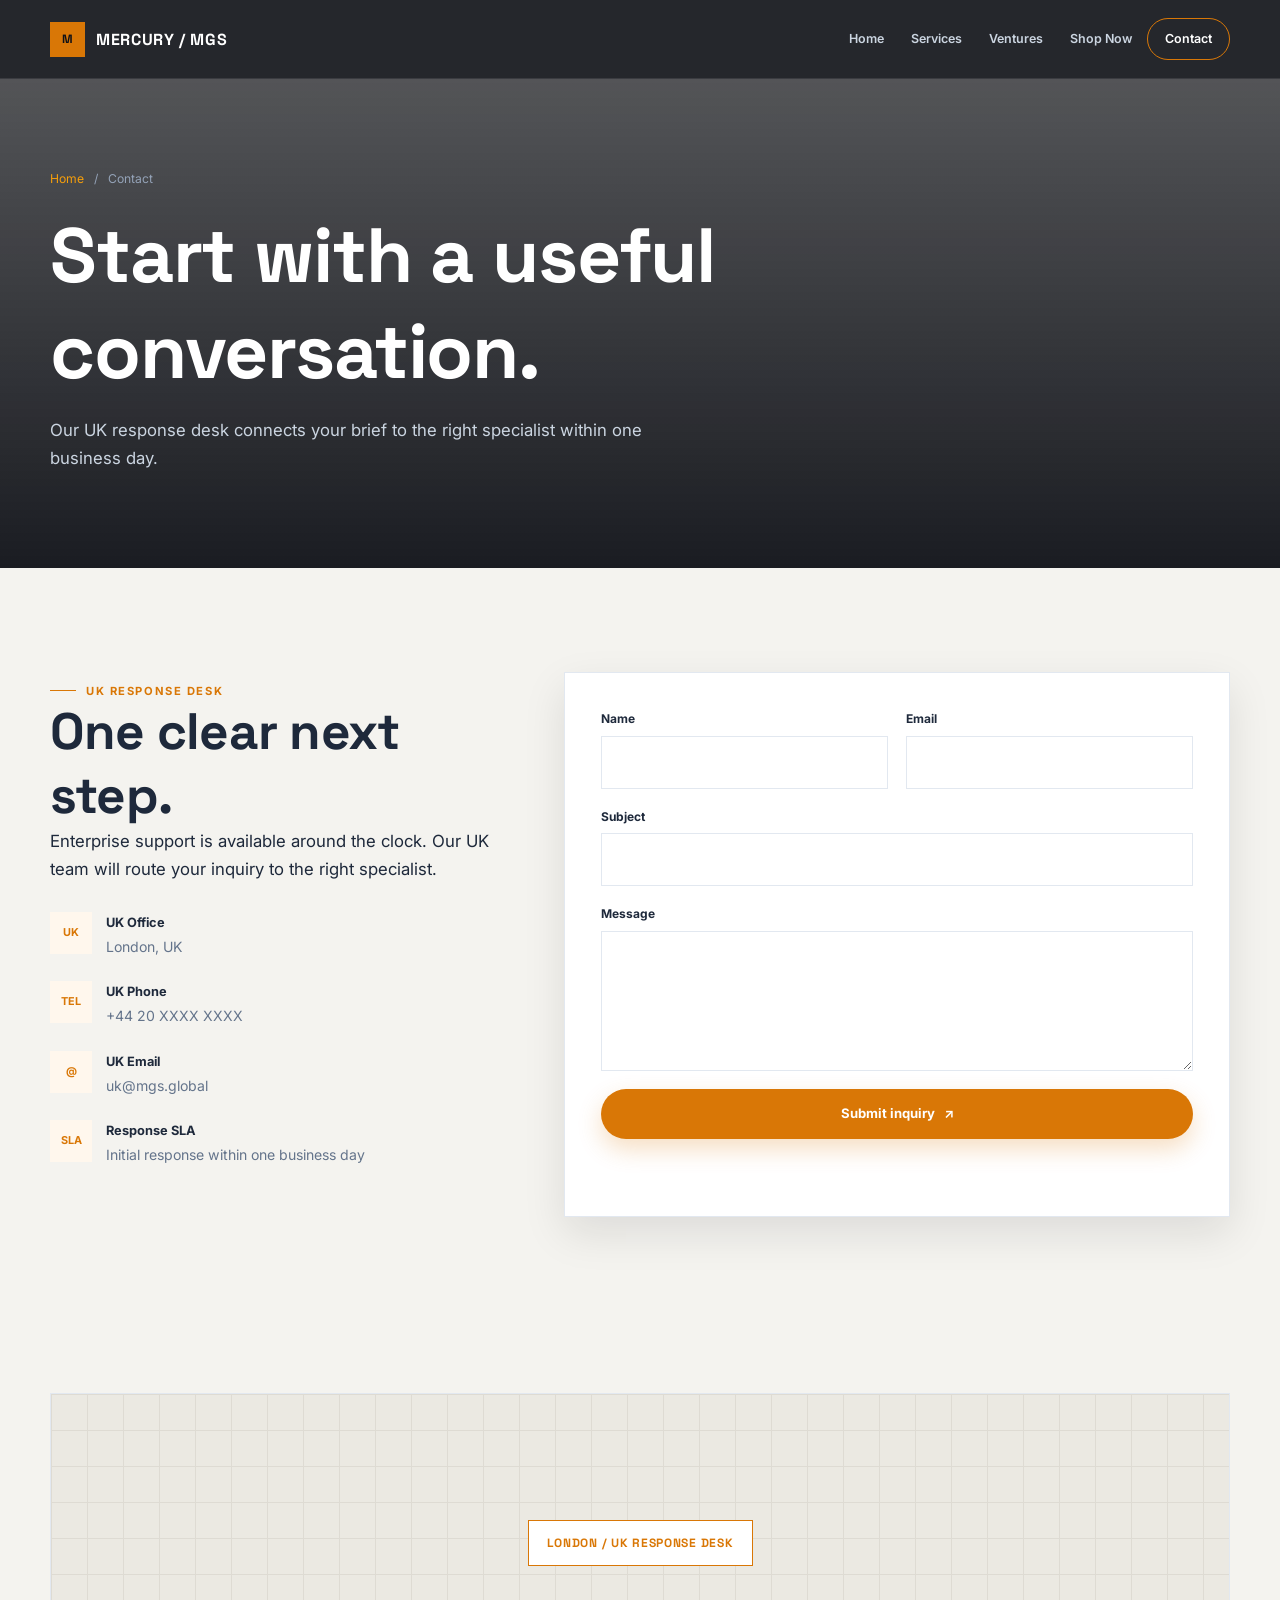
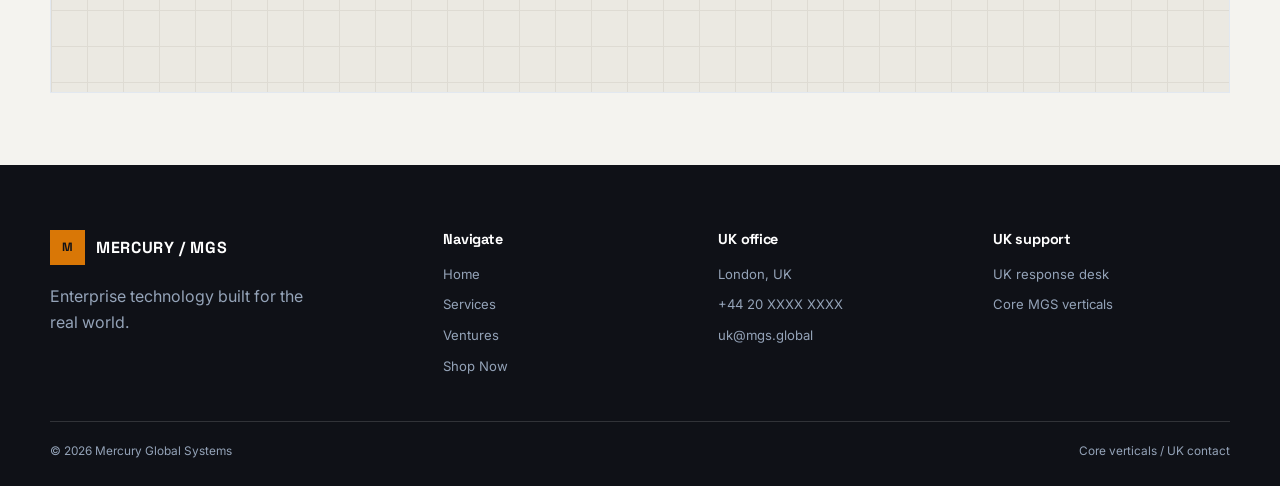
==== commit 6c9e103f: "Add files via upload" ====
--- a/contact.html
+++ b/contact.html
@@ -122,9 +122,6 @@
             ><span class="logo-mark">M</span>MERCURY / MGS</a
           >
           <p>Enterprise technology built for the real world.</p>
-          <div class="trust-badges">
-            <span>GDPR Ready</span><span>ISO 27001</span>
-          </div>
         </div>
         <div>
           <h3 class="footer-title">Navigate</h3>
@@ -142,16 +139,15 @@
           </div>
         </div>
         <div>
-          <h3 class="footer-title">Security</h3>
+          <h3 class="footer-title">UK support</h3>
           <div class="footer-links">
-            <span>24/7 enterprise support</span><span>Privacy / GDPR</span
-            ><span>ISO 27001</span>
+            <span>UK response desk</span><span>Core MGS verticals</span>
           </div>
         </div>
       </div>
       <div class="container footer-bottom">
         <span>© 2026 Mercury Global Systems</span
-        ><span>Privacy / GDPR / Security</span>
+        ><span>Core verticals / UK contact</span>
       </div>
     </footer>
   </body>
--- a/css/style.css
+++ b/css/style.css
@@ -32,6 +32,7 @@
   color: var(--slate);
   background: var(--ivory);
   font: 400 1rem/1.65 var(--body);
+  line-height: 1.65;
   -webkit-font-smoothing: antialiased;
 }
 body.menu-open {
@@ -56,7 +57,7 @@
   margin: 0;
   color: var(--slate);
   font-family: var(--display);
-  letter-spacing: -0.01em;
+  letter-spacing: -0.015em;
   line-height: 1.25;
 }
 h1 {
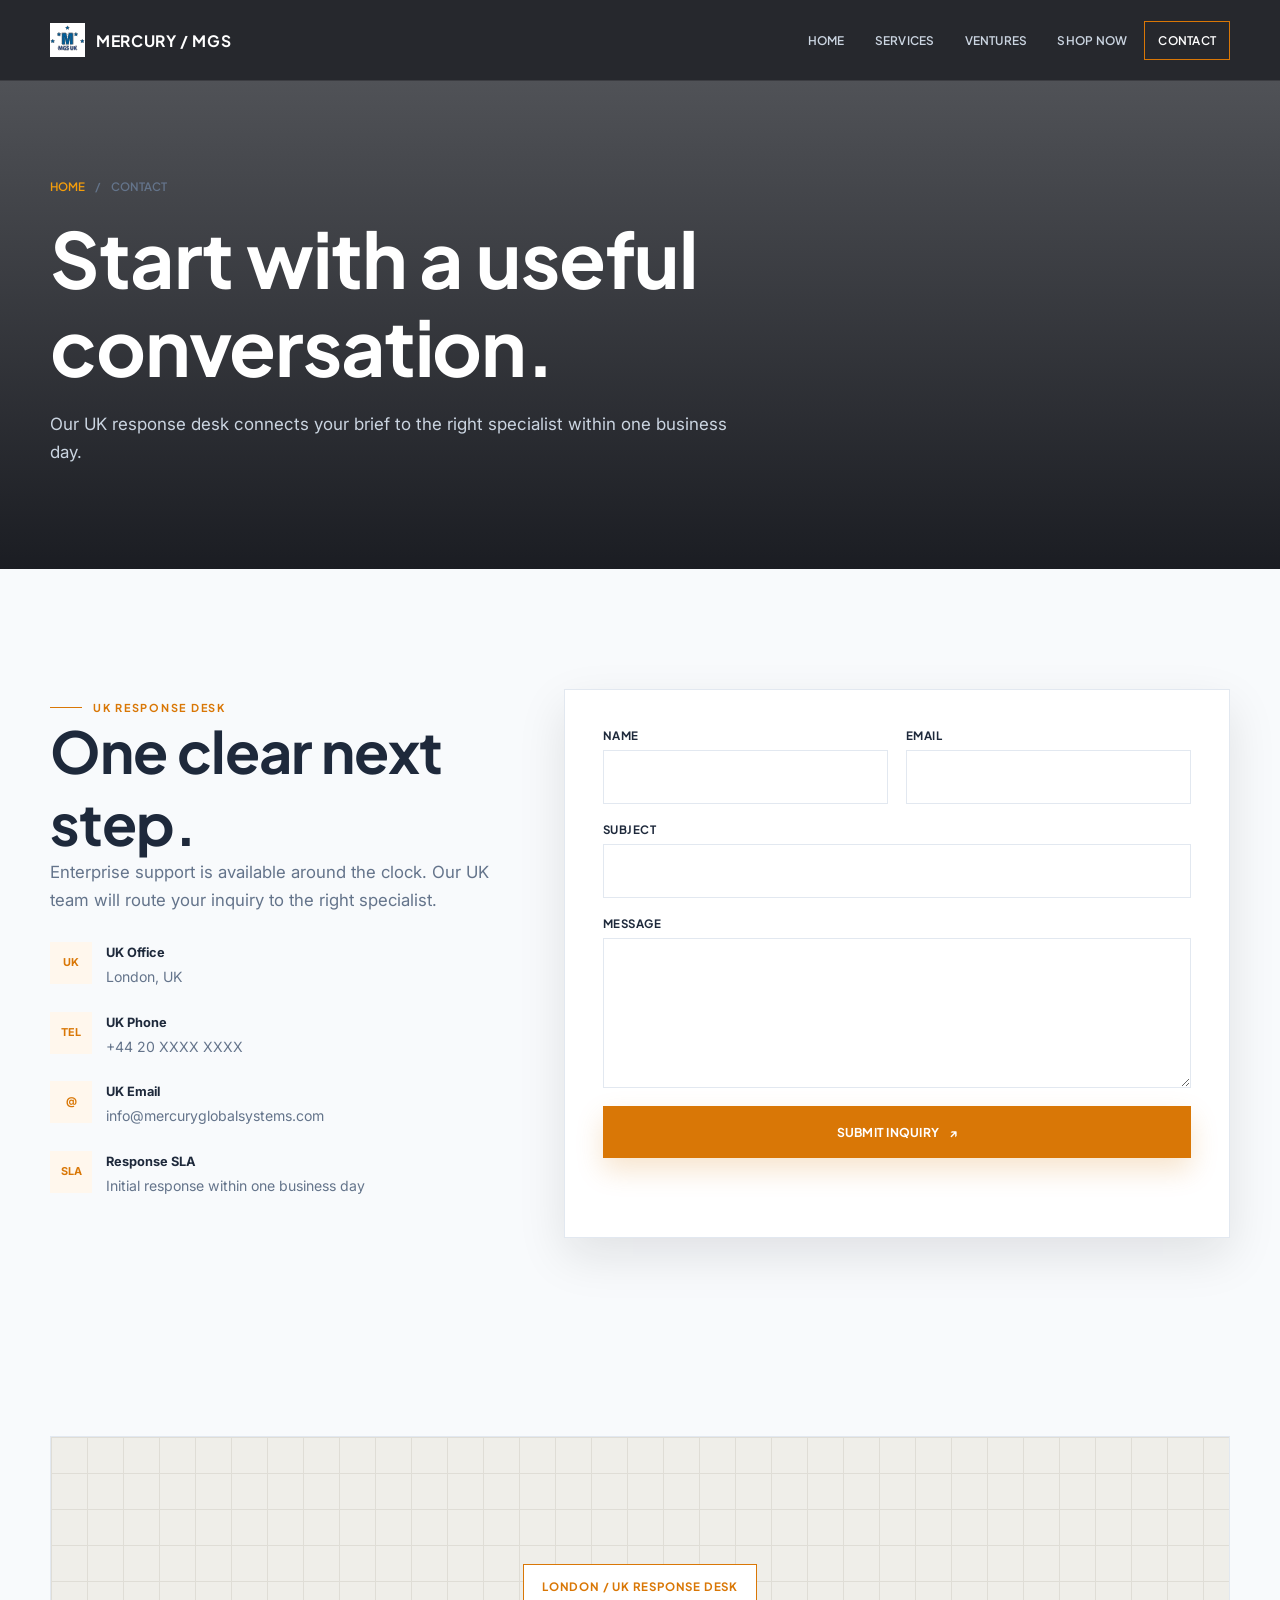
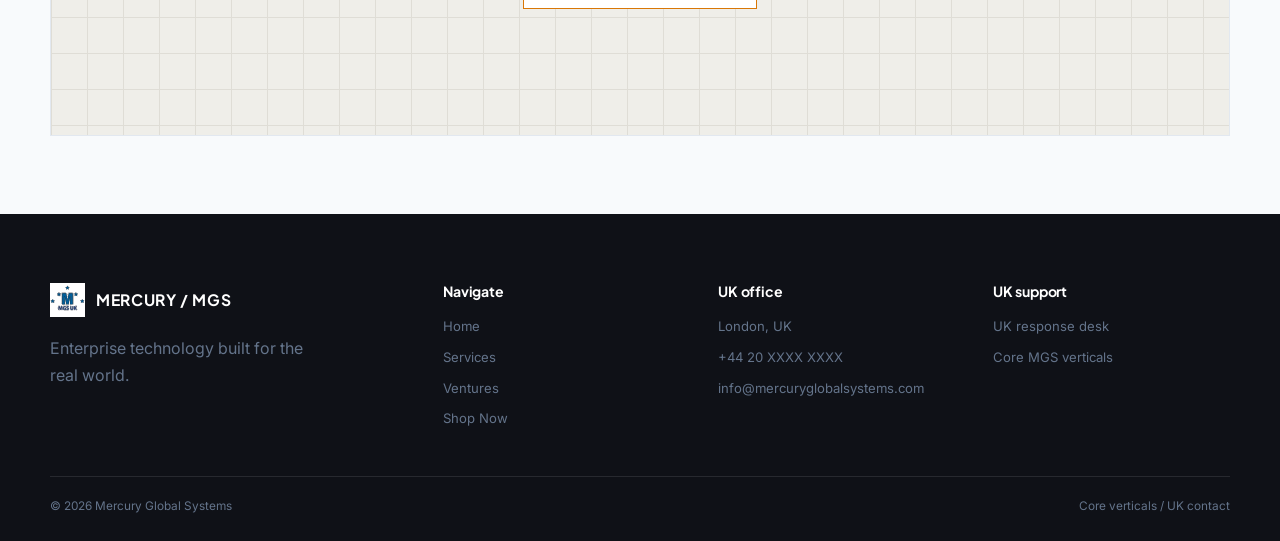
==== commit fdd33e81: "Add files via upload" ====
--- a/contact.html
+++ b/contact.html
@@ -3,7 +3,8 @@
   <head>
     <meta charset="utf-8" />
     <meta name="viewport" content="width=device-width, initial-scale=1" />
-    <title>Contact | MGS</title>
+    <title>Contact | Mercury Global Systems</title>
+    <link rel="icon" type="image/svg+xml" href="assets/images/mgs-favicon.svg">
     <link rel="stylesheet" href="css/style.css" />
     <script src="js/main.js" defer></script>
   </head>
@@ -11,7 +12,7 @@
     <header class="site-header">
       <div class="container nav-wrap">
         <a class="logo" href="index.html"
-          ><span class="logo-mark">M</span>MERCURY / MGS</a
+          ><img class="logo-image" src="assets/images/mgs-logo.svg" alt="MGS">MERCURY / MGS</a
         ><button
           class="menu-toggle"
           type="button"
@@ -28,7 +29,7 @@
       </div>
     </header>
     <main>
-      <section class="page-hero">
+      <section class="page-hero reveal-section">
         <div class="container">
           <div class="breadcrumb">
             <a href="index.html">Home</a><span>/</span><span>Contact</span>
@@ -40,7 +41,7 @@
           </p>
         </div>
       </section>
-      <section class="section">
+      <section class="section reveal-section">
         <div class="container contact-grid">
           <div>
             <span class="eyebrow">UK response desk</span>
@@ -62,7 +63,7 @@
               </div>
               <div class="contact-detail">
                 <span class="icon-box">@</span>
-                <div><strong>UK Email</strong><span>uk@mgs.global</span></div>
+                <div><strong>UK Email</strong><span>info@mercuryglobalsystems.com</span></div>
               </div>
               <div class="contact-detail">
                 <span class="icon-box">SLA</span>
@@ -107,7 +108,7 @@
           </div>
         </div>
       </section>
-      <section class="section-sm">
+      <section class="section-sm reveal-section">
         <div class="container">
           <div class="map-box" aria-label="Map placeholder showing London, UK">
             <span>London / UK response desk</span>
@@ -119,7 +120,7 @@
       <div class="container footer-grid">
         <div class="footer-brand">
           <a class="logo" href="index.html"
-            ><span class="logo-mark">M</span>MERCURY / MGS</a
+            ><img class="logo-image" src="assets/images/mgs-logo.svg" alt="MGS">MERCURY / MGS</a
           >
           <p>Enterprise technology built for the real world.</p>
         </div>
@@ -135,7 +136,7 @@
           <h3 class="footer-title">UK office</h3>
           <div class="footer-links">
             <span>London, UK</span><span>+44 20 XXXX XXXX</span
-            ><a href="mailto:uk@mgs.global">uk@mgs.global</a>
+            ><a href="mailto:info@mercuryglobalsystems.com">info@mercuryglobalsystems.com</a>
           </div>
         </div>
         <div>
--- a/css/style.css
+++ b/css/style.css
@@ -1,944 +1,280 @@
-@import url("https://fonts.googleapis.com/css2?family=Inter:wght@400;500;600;700&family=Space+Grotesk:wght@500;600;700&display=swap");
-
-/* Design tokens */
-:root {
-  --midnight: #0f1117;
-  --ivory: #f4f3ef;
-  --white: #ffffff;
-  --slate: #1e293b;
-  --muted: #94a3b8;
-  --amber: #d97706;
-  --amber-light: #f59e0b;
-  --emerald: #059669;
-  --line: #e2e8f0;
-  --shadow: 0 16px 40px rgba(15, 17, 23, 0.1);
-  --shadow-lg: 0 22px 52px rgba(15, 17, 23, 0.15);
-  --ease: 220ms cubic-bezier(0.2, 0.8, 0.2, 1);
-  --max: 1180px;
-  --display: "Space Grotesk", system-ui, sans-serif;
-  --body: "Inter", system-ui, sans-serif;
-}
-
-/* Reset and foundations */
-* {
-  box-sizing: border-box;
-}
-html {
-  scroll-behavior: smooth;
-}
-body {
-  overflow-x: hidden;
-  margin: 0;
-  color: var(--slate);
-  background: var(--ivory);
-  font: 400 1rem/1.65 var(--body);
-  line-height: 1.65;
-  -webkit-font-smoothing: antialiased;
-}
-body.menu-open {
-  overflow: hidden;
-}
-a {
-  color: inherit;
-  text-decoration: none;
-}
-button,
-input,
-select,
-textarea {
-  font: inherit;
-}
-button {
-  cursor: pointer;
-}
-h1,
-h2,
-h3 {
-  margin: 0;
-  color: var(--slate);
-  font-family: var(--display);
-  letter-spacing: -0.015em;
-  line-height: 1.25;
-}
-h1 {
-  font-size: clamp(2.7rem, 6vw, 5.8rem);
-}
-h2 {
-  font-size: clamp(2rem, 4vw, 3.8rem);
-}
-h3 {
-  font-size: 1.3rem;
-}
-p {
-  margin: 0 0 1rem;
-}
-.container {
-  width: min(var(--max), calc(100% - 48px));
-  margin: 0 auto;
-}
-.section {
-  padding: 104px 0;
-}
-.section-sm {
-  padding: 72px 0;
-}
-.lead {
-  font-size: 1.05rem;
-}
-
-/* Shared type and controls */
-.eyebrow {
-  display: inline-flex;
-  align-items: center;
-  gap: 10px;
-  color: var(--amber);
-  font-size: 0.7rem;
-  font-weight: 700;
-  letter-spacing: 0.14em;
-  text-transform: uppercase;
-}
-.eyebrow::before {
-  width: 26px;
-  height: 1px;
-  background: currentColor;
-  content: "";
-}
-.section-heading {
-  max-width: 720px;
-  margin-bottom: 46px;
-}
-.section-heading h2 {
-  margin-top: 14px;
-}
-.section-heading.center {
-  margin-right: auto;
-  margin-left: auto;
-  text-align: center;
-}
-.section-heading.center .eyebrow {
-  justify-content: center;
-}
-.actions {
-  display: flex;
-  flex-wrap: wrap;
-  gap: 13px;
-  margin-top: 30px;
-}
-.btn {
-  display: inline-flex;
-  align-items: center;
-  justify-content: center;
-  gap: 9px;
-  min-height: 50px;
-  border: 1px solid transparent;
-  border-radius: 999px;
-  padding: 0 22px;
-  font-size: 0.82rem;
-  font-weight: 700;
-  transition:
-    transform var(--ease),
-    box-shadow var(--ease),
-    background var(--ease),
-    color var(--ease);
-}
-.btn:hover {
-  transform: translateY(-3px);
-}
-.btn-primary {
-  color: var(--white);
-  background: var(--amber);
-  box-shadow: 0 10px 25px rgba(217, 119, 6, 0.24);
-}
-.btn-primary:hover {
-  background: var(--amber-light);
-  box-shadow: 0 15px 30px rgba(217, 119, 6, 0.3);
-}
-.btn-secondary {
-  border-color: rgba(255, 255, 255, 0.25);
-  color: var(--white);
-  background: rgba(255, 255, 255, 0.06);
-}
-.btn-secondary:hover {
-  border-color: var(--amber);
-  color: var(--amber-light);
-}
-.sr-only {
-  position: absolute;
-  width: 1px;
-  height: 1px;
-  overflow: hidden;
-  clip: rect(0, 0, 0, 0);
-  white-space: nowrap;
-}
-
-/* Header and navigation */
-.site-header {
-  position: sticky;
-  z-index: 1000;
-  top: 0;
-  color: var(--white);
-  background: rgba(15, 17, 23, 0.9);
-  border-bottom: 1px solid rgba(255, 255, 255, 0.1);
-  backdrop-filter: blur(16px);
-  -webkit-backdrop-filter: blur(16px);
-  transition: box-shadow var(--ease);
-}
-.site-header.scrolled {
-  box-shadow: 0 12px 35px rgba(0, 0, 0, 0.2);
-}
-.nav-wrap {
-  display: flex;
-  align-items: center;
-  justify-content: space-between;
-  min-height: 78px;
-  gap: 28px;
-}
-.logo {
-  display: flex;
-  align-items: center;
-  gap: 11px;
-  color: var(--white);
-  font: 700 1rem var(--display);
-  letter-spacing: 0.04em;
-}
-.logo-mark {
-  display: grid;
-  place-items: center;
-  width: 35px;
-  height: 35px;
-  color: var(--midnight);
-  background: var(--amber);
-  font-size: 0.75rem;
-}
-.nav-links {
-  display: flex;
-  align-items: center;
-  gap: 3px;
-}
-.nav-links a {
-  position: relative;
-  padding: 10px 12px;
-  color: #cbd5e1;
-  font-size: 0.78rem;
-  font-weight: 600;
-  transition: color var(--ease);
-}
-.nav-links a::after {
-  position: absolute;
-  right: 12px;
-  bottom: 3px;
-  left: 12px;
-  height: 2px;
-  background: var(--amber);
-  transform: scaleX(0);
-  transform-origin: left;
-  transition: transform var(--ease);
-  content: "";
-}
-.nav-links a:hover,
-.nav-links a.active {
-  color: var(--white);
-}
-.nav-links a:hover::after,
-.nav-links a.active::after {
-  transform: scaleX(1);
-}
-.nav-links .nav-cta {
-  border: 1px solid var(--amber);
-  border-radius: 999px;
-  color: var(--amber-light);
-  padding-inline: 17px;
-}
-.nav-links .nav-cta::after {
-  display: none;
-}
-.menu-toggle {
-  display: none;
-  border: 0;
-  color: var(--white);
-  background: transparent;
-  font-size: 1.5rem;
-}
-
-/* Hero photography */
-.hero,
-.page-hero {
-  position: relative;
-  overflow: hidden;
-  color: var(--white);
-  background: var(--midnight);
-}
-.hero {
-  padding: 120px 0 112px;
-  background:
-    linear-gradient(110deg, rgba(15, 17, 23, 0.94), rgba(15, 17, 23, 0.7)),
-    url("https://images.unsplash.com/photo-1497366811353-6870744d04b2?q=85&w=2200")
-      center / cover;
-}
-.hero-grid {
-  display: grid;
-  grid-template-columns: 1fr 1fr;
-  align-items: center;
-  gap: 70px;
-}
-.hero h1,
-.page-hero h1 {
-  color: var(--white);
-}
-.hero h1 {
-  margin: 18px 0 22px;
-}
-.hero h1 span {
-  color: var(--amber-light);
-}
-.hero-copy {
-  max-width: 580px;
-  color: #cbd5e1;
-  font-size: 1.08rem;
-}
-.hero-photo {
-  position: relative;
-  overflow: hidden;
-  min-height: 440px;
-  margin: 0;
-  border: 1px solid rgba(255, 255, 255, 0.17);
-  border-radius: 16px;
-  box-shadow: 0 25px 60px rgba(0, 0, 0, 0.3);
-}
-.hero-photo img {
-  width: 100%;
-  height: 100%;
-  min-height: 440px;
-  object-fit: cover;
-  transition: transform 600ms var(--ease);
-}
-.hero-photo:hover img {
-  transform: scale(1.03);
-}
-.glass-badge {
-  position: absolute;
-  right: 20px;
-  bottom: 20px;
-  display: flex;
-  align-items: center;
-  gap: 8px;
-  border: 1px solid rgba(255, 255, 255, 0.18);
-  border-radius: 999px;
-  padding: 12px 15px;
-  color: var(--white);
-  background: rgba(15, 17, 23, 0.65);
-  backdrop-filter: blur(16px);
-  font-size: 0.7rem;
-  font-weight: 600;
-}
-.glass-badge strong {
-  color: #6ee7b7;
-}
-.live-dot {
-  width: 8px;
-  height: 8px;
-  border-radius: 50%;
-  background: var(--emerald);
-  box-shadow: 0 0 0 4px rgba(5, 150, 105, 0.18);
-}
-
-/* Metric shelf and cards */
-.stats {
-  position: relative;
-  z-index: 2;
-  margin-top: -38px;
-}
-.stats-grid {
-  display: grid;
-  grid-template-columns: repeat(3, 1fr);
-  border: 1px solid var(--line);
-  background: var(--white);
-  box-shadow: var(--shadow);
-}
-.stat {
-  padding: 25px 32px;
-  border-right: 1px solid var(--line);
-}
-.stat:last-child {
-  border: 0;
-}
-.stat strong {
-  display: block;
-  color: var(--slate);
-  font: 700 2.2rem var(--display);
-}
-.stat span {
-  color: #64748b;
-  font-size: 0.72rem;
-  font-weight: 700;
-  letter-spacing: 0.08em;
-  text-transform: uppercase;
-}
-.card-grid {
-  display: grid;
-  grid-template-columns: repeat(3, 1fr);
-  gap: 20px;
-}
-.card,
-.solution-card,
-.sector-card,
-.metric-card,
-.form-panel {
-  border: 1px solid var(--line);
-  background: var(--white);
-  box-shadow: var(--shadow);
-  transition:
-    transform var(--ease),
-    box-shadow var(--ease),
-    border-color var(--ease);
-}
-.card {
-  overflow: hidden;
-}
-.card:hover,
-.solution-card:hover,
-.sector-card:hover {
-  border-color: #f0b45a;
-  box-shadow: var(--shadow-lg);
-  transform: translateY(-3px);
-}
-.card-image {
-  overflow: hidden;
-  height: 190px;
-}
-.card-image img {
-  width: 100%;
-  height: 100%;
-  object-fit: cover;
-  transition: transform 600ms var(--ease);
-}
-.card:hover img {
-  transform: scale(1.03);
-}
-.card-copy,
-.solution-copy {
-  padding: 26px 27px 30px;
-}
-.card-kicker {
-  color: var(--amber);
-  font-size: 0.68rem;
-  font-weight: 700;
-  letter-spacing: 0.12em;
-  text-transform: uppercase;
-}
-.card h3 {
-  margin: 12px 0 9px;
-}
-.text-link {
-  color: var(--amber);
-  font-size: 0.8rem;
-  font-weight: 700;
-}
-.text-link:hover {
-  color: var(--slate);
-}
-
-/* Dark CTA sections */
-.dark-section {
-  color: var(--white);
-  background: var(--midnight);
-}
-.dark-section h2,
-.dark-section h3 {
-  color: var(--white);
-}
-.dark-section .lead {
-  color: #cbd5e1;
-}
-.dark-section .eyebrow {
-  color: var(--amber-light);
-}
-.split {
-  display: grid;
-  grid-template-columns: 0.9fr 1.1fr;
-  align-items: center;
-  gap: 80px;
-}
-.dark-panel {
-  min-height: 300px;
-  border: 1px solid rgba(255, 255, 255, 0.14);
-  padding: 30px;
-  background: rgba(255, 255, 255, 0.04);
-}
-.dark-panel strong {
-  display: block;
-  margin-top: 100px;
-  color: var(--amber-light);
-  font: 700 4rem var(--display);
-  line-height: 1;
-}
-.trust {
-  padding: 30px 0;
-  border-top: 1px solid var(--line);
-  border-bottom: 1px solid var(--line);
-  background: var(--ivory);
-}
-.trust-row {
-  display: flex;
-  justify-content: space-between;
-  gap: 20px;
-  color: #64748b;
-  font: 700 0.8rem var(--display);
-  letter-spacing: 0.08em;
-  text-transform: uppercase;
-  opacity: 0.8;
-}
-
-/* Page heroes, services, ventures, shop, and contact */
-.page-hero {
-  padding: 90px 0 80px;
-  background:
-    linear-gradient(rgba(15, 17, 23, 0.7), rgba(15, 17, 23, 0.95)),
-    url("https://images.unsplash.com/photo-1486406146926-c627a92ad1ab?q=85&w=2200")
-      center / cover;
-}
-.page-hero h1 {
-  max-width: 780px;
-  margin: 18px 0;
-}
-.page-hero p {
-  max-width: 650px;
-  color: #cbd5e1;
-  font-size: 1.05rem;
-}
-.breadcrumb {
-  display: flex;
-  gap: 10px;
-  color: var(--muted);
-  font-size: 0.76rem;
-}
-.breadcrumb a {
-  color: var(--amber-light);
-}
-.solution-grid {
-  display: grid;
-  grid-template-columns: repeat(2, 1fr);
-  gap: 22px;
-}
-.service-triad {
-  grid-template-columns: repeat(3, 1fr);
-}
-.solution-card {
-  overflow: hidden;
-}
-.solution-image {
-  min-height: 220px;
-  background-position: center;
-  background-size: cover;
-}
-.solution-copy h2,
-.sector-copy h2 {
-  margin: 12px 0 9px;
-  font-size: 2rem;
-}
-.solution-copy ul {
-  display: grid;
-  gap: 7px;
-  margin: 20px 0 0;
-  padding: 0;
-  list-style: none;
-  font-size: 0.9rem;
-}
-.solution-copy li::before {
-  margin-right: 8px;
-  color: var(--emerald);
-  content: "✓";
-  font-weight: 700;
-}
-.sector-grid {
-  display: grid;
-  grid-template-columns: repeat(2, 1fr);
-  gap: 22px;
-}
-.sector-card {
-  overflow: hidden;
-}
-.sector-image {
-  min-height: 230px;
-  background-position: center;
-  background-size: cover;
-}
-.sector-copy {
-  padding: 27px;
-}
-.metrics-grid {
-  display: grid;
-  grid-template-columns: repeat(3, 1fr);
-  gap: 18px;
-}
-.metric-card {
-  padding: 28px;
-}
-.metric-card h2 {
-  margin: 10px 0;
-  color: var(--slate);
-}
-.metric-card span {
-  color: #64748b;
-}
-.filter-bar {
-  display: flex;
-  flex-wrap: wrap;
-  gap: 9px;
-  margin-bottom: 30px;
-}
-.filter-button {
-  border: 1px solid var(--line);
-  border-radius: 999px;
-  padding: 10px 15px;
-  color: var(--slate);
-  background: var(--white);
-  font-size: 0.78rem;
-  font-weight: 700;
-}
-.filter-button.active,
-.filter-button:hover {
-  border-color: var(--amber);
-  color: var(--amber);
-  background: #fffaf0;
-}
-.product-grid {
-  display: grid;
-  grid-template-columns: repeat(3, 1fr);
-  gap: 20px;
-}
-.product-card {
-  border: 1px solid var(--line);
-  background: var(--white);
-  box-shadow: var(--shadow);
-}
-.product-image {
-  height: 190px;
-  background-position: center;
-  background-size: cover;
-}
-.product-copy {
-  padding: 22px;
-}
-.product-copy h3 {
-  margin: 8px 0;
-}
-.product-price {
-  display: block;
-  margin: 15px 0;
-  color: var(--slate);
-  font: 700 1.1rem var(--display);
-}
-.product-card .btn {
-  width: 100%;
-  min-height: 44px;
-}
-.search-box {
-  width: 100%;
-  margin-bottom: 14px;
-  border: 1px solid var(--line);
-  padding: 14px 16px;
-  color: var(--slate);
-  background: var(--white);
-  outline: 0;
-}
-.search-box:focus {
-  border-color: var(--amber);
-  box-shadow: 0 0 0 3px rgba(217, 119, 6, 0.14);
-}
-
-/* Contact form */
-.contact-grid {
-  display: grid;
-  grid-template-columns: 0.8fr 1.2fr;
-  align-items: start;
-  gap: 70px;
-}
-.contact-details {
-  display: grid;
-  gap: 22px;
-  margin-top: 28px;
-}
-.contact-detail {
-  display: flex;
-  gap: 14px;
-}
-.icon-box {
-  display: grid;
-  flex: 0 0 42px;
-  place-items: center;
-  width: 42px;
-  height: 42px;
-  color: var(--amber);
-  background: #fff7ed;
-  font-size: 0.68rem;
-  font-weight: 700;
-}
-.contact-detail strong {
-  display: block;
-  color: var(--slate);
-  font-size: 0.8rem;
-}
-.contact-detail span:not(.icon-box) {
-  color: #64748b;
-  font-size: 0.88rem;
-}
-.form-panel {
-  padding: 36px;
-}
-.form-grid {
-  display: grid;
-  grid-template-columns: repeat(2, 1fr);
-  gap: 18px;
-}
-.form-field {
-  display: grid;
-  gap: 7px;
-}
-.form-field.full {
-  grid-column: 1 / -1;
-}
-.form-field label {
-  color: var(--slate);
-  font-size: 0.75rem;
-  font-weight: 700;
-}
-.form-field input,
-.form-field select,
-.form-field textarea {
-  width: 100%;
-  border: 1px solid var(--line);
-  padding: 12px 13px;
-  color: var(--slate);
-  background: var(--white);
-  outline: 0;
-}
-.form-field input:focus,
-.form-field select:focus,
-.form-field textarea:focus {
-  border-color: var(--amber);
-  box-shadow: 0 0 0 3px rgba(217, 119, 6, 0.14);
-}
-.form-field input.invalid,
-.form-field select.invalid,
-.form-field textarea.invalid {
-  border-color: #dc2626;
-  box-shadow: 0 0 0 3px rgba(220, 38, 38, 0.12);
-}
-.form-field textarea {
-  min-height: 140px;
-  resize: vertical;
-}
-.form-status {
-  min-height: 24px;
-  margin-top: 10px;
-  color: var(--emerald);
-  font-size: 0.82rem;
-  font-weight: 700;
-}
-.map-box {
-  display: grid;
-  place-items: center;
-  min-height: 300px;
-  border: 1px solid var(--line);
-  color: var(--amber);
-  background: #ebe9e2;
-  background-image:
-    linear-gradient(#dedbd3 1px, transparent 1px),
-    linear-gradient(90deg, #dedbd3 1px, transparent 1px);
-  background-size: 36px 36px;
-}
-.map-box span {
-  border: 1px solid var(--amber);
-  padding: 14px 18px;
-  background: var(--white);
-  font: 700 0.75rem var(--display);
-  letter-spacing: 0.06em;
-  text-transform: uppercase;
-}
-
-/* Footer */
-.site-footer {
-  padding: 65px 0 24px;
-  color: var(--muted);
-  background: var(--midnight);
-}
-.footer-grid {
-  display: grid;
-  grid-template-columns: 1.5fr repeat(3, 1fr);
-  gap: 38px;
-  padding-bottom: 44px;
-}
-.footer-brand p {
-  max-width: 280px;
-  margin-top: 18px;
-}
-.footer-title {
-  margin: 0 0 16px;
-  color: var(--white);
-  font: 700 0.9rem var(--display);
-}
-.footer-links {
-  display: grid;
-  gap: 9px;
-  font-size: 0.82rem;
-}
-.footer-links a:hover {
-  color: var(--amber-light);
-}
-.trust-badges {
-  display: flex;
-  gap: 8px;
-  margin-top: 20px;
-}
-.trust-badges span {
-  border: 1px solid rgba(255, 255, 255, 0.18);
-  padding: 6px 8px;
-  color: #cbd5e1;
-  font-size: 0.62rem;
-  font-weight: 700;
-}
-.footer-bottom {
-  display: flex;
-  justify-content: space-between;
-  gap: 20px;
-  border-top: 1px solid rgba(255, 255, 255, 0.14);
-  padding-top: 20px;
-  font-size: 0.74rem;
-}
-
-/* Reveal and responsive behavior */
-.reveal-item {
-  opacity: 0;
-  transform: translateY(18px);
-  transition:
-    opacity 600ms var(--ease),
-    transform 600ms var(--ease);
-}
-.reveal-item.is-visible {
-  opacity: 1;
-  transform: translateY(0);
-}
-
-@media (max-width: 900px) {
-  .hero-grid,
-  .split,
-  .contact-grid {
-    grid-template-columns: 1fr;
-    gap: 45px;
-  }
-  .card-grid,
-  .value-grid,
-  .metrics-grid,
-  .solution-grid,
-  .sector-grid {
-    grid-template-columns: repeat(2, 1fr);
-  }
-  .service-triad {
-    grid-template-columns: repeat(2, 1fr);
-  }
-  .product-grid {
-    grid-template-columns: repeat(2, 1fr);
-  }
-  .footer-grid {
-    grid-template-columns: repeat(2, 1fr);
-  }
-}
-
-@media (max-width: 768px) {
-  .container {
-    width: min(var(--max), calc(100% - 32px));
-  }
-  .section {
-    padding: 76px 0;
-  }
-  .menu-toggle {
-    display: block;
-  }
-  .nav-links {
-    position: absolute;
-    top: 100%;
-    right: 16px;
-    left: 16px;
-    display: grid;
-    gap: 2px;
-    padding: 14px;
-    border: 1px solid rgba(255, 255, 255, 0.14);
-    background: rgba(15, 17, 23, 0.98);
-    box-shadow: var(--shadow);
-    transform: translateY(-12px);
-    opacity: 0;
-    pointer-events: none;
-    transition:
-      opacity var(--ease),
-      transform var(--ease);
-  }
-  .nav-links.open {
-    transform: translateY(0);
-    opacity: 1;
-    pointer-events: auto;
-  }
-  .nav-links a {
-    padding: 13px;
-  }
-  .hero {
-    padding: 82px 0 85px;
-  }
-  .hero h1 {
-    font-size: clamp(2.7rem, 13vw, 4.4rem);
-  }
-  .hero-photo,
-  .hero-photo img {
-    min-height: 320px;
-  }
-  .stats {
-    margin-top: -25px;
-  }
-  .stats-grid,
-  .card-grid,
-  .value-grid,
-  .metrics-grid,
-  .solution-grid,
-  .sector-grid,
-  .product-grid,
-  .form-grid {
-    grid-template-columns: 1fr;
-  }
-  .stat {
-    border-right: 0;
-    border-bottom: 1px solid var(--line);
-  }
-  .stat:last-child {
-    border-bottom: 0;
-  }
-  .trust-row {
-    flex-wrap: wrap;
-    justify-content: center;
-    font-size: 0.68rem;
-  }
-  .form-field.full {
-    grid-column: auto;
-  }
-  .form-panel {
-    padding: 24px;
-  }
-  .footer-grid {
-    grid-template-columns: 1fr 1fr;
-    gap: 28px 18px;
-  }
-  .footer-brand {
-    grid-column: 1 / -1;
-  }
-  .footer-bottom {
-    flex-direction: column;
-  }
-}
-
-@media (prefers-reduced-motion: reduce) {
-  *,
-  *::before,
-  *::after {
-    scroll-behavior: auto !important;
-    transition-duration: 0.01ms !important;
-  }
-}
+@import url("https://fonts.googleapis.com/css2?family=Inter:wght@400;500;600;700&family=Plus+Jakarta+Sans:wght@500;600;700;800&display=swap");
+
+/* Editorial design tokens */
+:root {
+  --obsidian: #0f1117;
+  --off-white: #f8fafc;
+  --white: #ffffff;
+  --titanium: #e2e8f0;
+  --slate: #1e293b;
+  --muted: #64748b;
+  --amber: #d97706;
+  --amber-light: #f59e0b;
+  --emerald: #059669;
+  --line-dark: rgba(255, 255, 255, 0.1);
+  --shadow: 0 18px 45px rgba(15, 17, 23, 0.1);
+  --shadow-hover: 0 28px 60px rgba(15, 17, 23, 0.17);
+  --ease: 300ms cubic-bezier(0.2, 0.8, 0.2, 1);
+  --max: 1180px;
+  --display: "Plus Jakarta Sans", system-ui, sans-serif;
+  --body: "Inter", system-ui, sans-serif;
+}
+
+/* Reset and foundations */
+* { box-sizing: border-box; }
+html { scroll-behavior: smooth; }
+body {
+  overflow-x: hidden;
+  margin: 0;
+  color: var(--slate);
+  background: var(--off-white);
+  font: 400 1rem/1.65 var(--body);
+  -webkit-font-smoothing: antialiased;
+}
+body.menu-open { overflow: hidden; }
+a { color: inherit; text-decoration: none; }
+button, input, select, textarea { font: inherit; }
+button { cursor: pointer; }
+a:focus-visible,
+button:focus-visible,
+input:focus-visible,
+select:focus-visible,
+textarea:focus-visible {
+  outline: 3px solid rgba(245, 158, 11, 0.55);
+  outline-offset: 3px;
+}
+h1, h2, h3 {
+  margin: 0;
+  color: var(--slate);
+  font-family: var(--display);
+  letter-spacing: -0.015em;
+  line-height: 1.25;
+}
+h1 { font-size: clamp(3rem, 6vw, 6.2rem); font-weight: 700; line-height: 1.15; }
+h2 { font-size: clamp(2.1rem, 4.5vw, 4.4rem); }
+h3 { font-size: 1.3rem; }
+p { margin: 0 0 1rem; }
+.container { width: min(var(--max), calc(100% - 48px)); margin: 0 auto; }
+.section { padding: 120px 0; }
+.section-sm { padding: 78px 0; }
+.lead { max-width: 680px; color: var(--muted); font-size: 1.05rem; }
+
+/* Shared editorial details and buttons */
+.eyebrow {
+  display: inline-flex;
+  align-items: center;
+  gap: 11px;
+  color: var(--amber);
+  font: 700 0.68rem var(--display);
+  letter-spacing: 0.16em;
+  text-transform: uppercase;
+}
+.eyebrow::before { width: 32px; height: 1px; background: currentColor; content: ""; }
+.section-heading { max-width: 730px; margin-bottom: 52px; }
+.section-heading h2 { margin-top: 17px; }
+.section-heading.center { margin-right: auto; margin-left: auto; text-align: center; }
+.section-heading.center .eyebrow { justify-content: center; }
+.actions { display: flex; flex-wrap: wrap; gap: 12px; margin-top: 34px; }
+.btn {
+  position: relative;
+  isolation: isolate;
+  display: inline-flex;
+  align-items: center;
+  justify-content: center;
+  gap: 10px;
+  min-height: 52px;
+  overflow: hidden;
+  border: 1px solid transparent;
+  border-radius: 0;
+  padding: 0 28px;
+  font: 700 0.76rem var(--display);
+  letter-spacing: 0.02em;
+  text-transform: uppercase;
+  transition: color var(--ease), border-color var(--ease), box-shadow var(--ease), transform var(--ease);
+}
+.btn::after { position: absolute; inset: 0; z-index: -1; background: var(--amber-light); transform: translateX(101%); transition: transform var(--ease); content: ""; }
+.btn:hover { transform: translateY(-3px); }
+.btn:hover::after { transform: translateX(0); }
+.btn-primary { z-index: 0; color: var(--white); background: var(--amber); box-shadow: 0 12px 28px rgba(217, 119, 6, 0.2); }
+.btn-primary:hover { color: var(--obsidian); box-shadow: 0 18px 34px rgba(217, 119, 6, 0.28); }
+.btn-secondary { z-index: 0; border-color: var(--titanium); color: var(--slate); background: transparent; }
+.btn-secondary::after { background: var(--amber); }
+.btn-secondary:hover { border-color: var(--amber); color: var(--white); }
+.hero .btn-secondary { border-color: rgba(255,255,255,.45); color: var(--white); background: rgba(255,255,255,.04); }
+.hero .btn-secondary:hover { border-color: var(--amber); color: var(--obsidian); }
+.dark-section .btn-secondary { border-color: rgba(255,255,255,.35); color: var(--white); }
+.sr-only { position: absolute; width: 1px; height: 1px; overflow: hidden; clip: rect(0,0,0,0); white-space: nowrap; }
+
+/* Glass header */
+.site-header { position: sticky; z-index: 1000; top: 0; color: var(--white); background: rgba(15, 17, 23, 0.9); border-bottom: 1px solid var(--line-dark); backdrop-filter: blur(16px); -webkit-backdrop-filter: blur(16px); transition: box-shadow var(--ease); }
+.site-header.scrolled { box-shadow: 0 16px 38px rgba(0,0,0,.22); }
+.nav-wrap { display: flex; align-items: center; justify-content: space-between; min-height: 80px; gap: 28px; }
+.logo { display: flex; align-items: center; gap: 11px; color: var(--white); font: 700 0.98rem var(--display); letter-spacing: 0.04em; }
+.logo-image { display: block; width: 35px; height: 35px; flex: 0 0 35px; object-fit: contain; object-position: center; }
+.nav-links { display: flex; align-items: center; gap: 4px; }
+.nav-links a { position: relative; padding: 11px 13px; color: #cbd5e1; font: 600 0.74rem var(--display); letter-spacing: 0.02em; text-transform: uppercase; transition: color var(--ease); }
+.nav-links a::after { position: absolute; right: 13px; bottom: 3px; left: 13px; height: 1px; background: var(--amber-light); transform: scaleX(0); transform-origin: left; transition: transform var(--ease); content: ""; }
+.nav-links a:hover, .nav-links a.active { color: var(--white); }
+.nav-links a:hover::after, .nav-links a.active::after { transform: scaleX(1); }
+.nav-links .nav-cta { border: 1px solid var(--amber); color: var(--amber-light); }
+.nav-links .nav-cta::after { display: none; }
+.menu-toggle { display: none; border: 0; color: var(--white); background: transparent; font-size: 1.5rem; }
+
+/* Homepage hero and editorial imagery */
+.hero, .page-hero { position: relative; overflow: hidden; color: var(--white); background: var(--obsidian); }
+.hero { padding: 132px 0 150px; background: linear-gradient(108deg, rgba(15,17,23,.96) 0%, rgba(15,17,23,.78) 55%, rgba(15,17,23,.54) 100%), url("https://images.unsplash.com/photo-1497366811353-6870744d04b2?q=85&w=2200") center / cover; }
+.hero::before { position: absolute; right: 6%; bottom: 0; width: 31vw; height: 1px; background: var(--amber); opacity: .75; content: ""; }
+.hero-grid { display: grid; grid-template-columns: 1fr 1fr; align-items: center; gap: 72px; }
+.hero h1, .page-hero h1 { color: var(--white); }
+.hero h1 { max-width: 690px; margin: 20px 0 24px; }
+.hero h1 span { color: var(--amber-light); font-style: italic; }
+.hero-copy { max-width: 570px; color: #d4d9e2; font-size: 1.08rem; }
+.hero-photo { position: relative; overflow: hidden; min-height: 485px; margin: 0; border: 1px solid rgba(255,255,255,.16); box-shadow: 0 28px 70px rgba(0,0,0,.33); }
+.hero-photo img { width: 100%; height: 100%; min-height: 485px; object-fit: cover; transition: transform 900ms var(--ease); }
+.hero-photo:hover img { transform: scale(1.035); }
+.glass-badge { position: absolute; right: 22px; bottom: 22px; display: flex; align-items: center; gap: 9px; border: 1px solid rgba(255,255,255,.2); padding: 13px 16px; color: var(--white); background: rgba(15,17,23,.66); backdrop-filter: blur(16px); font: 600 .68rem var(--display); letter-spacing: .02em; }
+.glass-badge strong { color: #6ee7b7; }
+.live-dot { width: 8px; height: 8px; border-radius: 50%; background: var(--emerald); box-shadow: 0 0 0 4px rgba(5,150,105,.18); }
+
+/* Vertical shelf */
+.stats { position: relative; z-index: 2; margin-top: -48px; }
+.stats-grid { display: grid; grid-template-columns: repeat(3, 1fr); border: 1px solid var(--titanium); background: var(--white); box-shadow: var(--shadow); }
+.stat { padding: 25px 32px; border-right: 1px solid var(--titanium); }
+.stat:last-child { border-right: 0; }
+.stat strong { display: block; color: var(--slate); font: 700 2.15rem var(--display); }
+.stat span { color: var(--muted); font: 700 .68rem var(--display); letter-spacing: .1em; text-transform: uppercase; }
+.card-grid { display: grid; grid-template-columns: 1.12fr .88fr 1fr; align-items: start; gap: 20px; }
+.card { overflow: hidden; border: 1px solid rgba(255,255,255,.06); background: var(--white); box-shadow: var(--shadow); transition: transform var(--ease), box-shadow var(--ease), border-color var(--ease); }
+.card:nth-child(2) { margin-top: 42px; }
+.card:hover { border-color: rgba(217,119,6,.55); box-shadow: var(--shadow-hover); transform: translateY(-8px); }
+.card-image { overflow: hidden; height: 210px; }
+.card-image img { width: 100%; height: 100%; object-fit: cover; transition: transform 800ms var(--ease); }
+.card:hover .card-image img { transform: scale(1.045); }
+.card-copy { padding: 29px 28px 34px; }
+.card-kicker { color: var(--amber); font: 700 .66rem var(--display); letter-spacing: .13em; text-transform: uppercase; }
+.card h3 { margin: 13px 0 10px; }
+.card p { color: var(--muted); }
+.text-link { display: inline-flex; margin-top: 8px; color: var(--amber); font: 700 .74rem var(--display); letter-spacing: .03em; text-transform: uppercase; }
+.text-link:hover { color: var(--slate); }
+
+/* Dark editorial section */
+.dark-section { color: var(--white); background: var(--obsidian); }
+.dark-section h2, .dark-section h3 { color: var(--white); }
+.dark-section .lead { color: #cbd5e1; }
+.dark-section .eyebrow { color: var(--amber-light); }
+.dark-panel { min-height: 300px; border: 1px solid rgba(255,255,255,.13); padding: 30px; background: rgba(255,255,255,.035); }
+.dark-panel strong { display: block; margin-top: 100px; color: var(--amber-light); font: 700 4.2rem var(--display); line-height: 1; }
+.trust { padding: 30px 0; border-top: 1px solid var(--titanium); border-bottom: 1px solid var(--titanium); background: var(--off-white); }
+.trust-row { display: flex; justify-content: space-between; gap: 20px; color: var(--muted); font: 700 .76rem var(--display); letter-spacing: .1em; text-transform: uppercase; }
+
+/* Shared inner pages */
+.page-hero { padding: 98px 0 86px; background: linear-gradient(rgba(15,17,23,.72), rgba(15,17,23,.95)), url("https://images.unsplash.com/photo-1486406146926-c627a92ad1ab?q=85&w=2200") center / cover; }
+.page-hero h1 { max-width: 820px; margin: 20px 0; }
+.page-hero p { max-width: 680px; color: #cbd5e1; font-size: 1.06rem; }
+.breadcrumb { display: flex; gap: 10px; color: var(--muted); font: 600 .72rem var(--display); text-transform: uppercase; }
+.breadcrumb a { color: var(--amber-light); }
+.solution-grid { display: grid; grid-template-columns: repeat(2, 1fr); gap: 22px; }
+.service-triad { grid-template-columns: repeat(3, 1fr); }
+.solution-card, .sector-card, .metric-card, .form-panel { border: 1px solid var(--titanium); background: var(--white); box-shadow: var(--shadow); transition: transform var(--ease), box-shadow var(--ease), border-color var(--ease); }
+.solution-card:hover, .sector-card:hover { border-color: rgba(217,119,6,.55); box-shadow: var(--shadow-hover); transform: translateY(-8px); }
+.solution-card { overflow: hidden; }
+.solution-image { min-height: 230px; background-position: center; background-size: cover; }
+.solution-copy { padding: 29px; }
+.solution-copy h2, .sector-copy h2 { margin: 13px 0 10px; font-size: 2rem; }
+.solution-copy ul { display: grid; gap: 7px; margin: 20px 0 0; padding: 0; list-style: none; font-size: .9rem; }
+.solution-copy li::before { margin-right: 8px; color: var(--emerald); content: "✓"; font-weight: 700; }
+.solution-copy .btn { margin-top: 22px; }
+.sector-grid { display: grid; grid-template-columns: repeat(2, 1fr); gap: 22px; }
+.sector-card { overflow: hidden; }
+.sector-image { min-height: 230px; background-position: center; background-size: cover; }
+.sector-copy { padding: 29px; }
+.metrics-grid { display: grid; grid-template-columns: repeat(3, 1fr); gap: 18px; }
+.metric-card { padding: 30px; }
+.metric-card h2 { margin: 12px 0 8px; font-size: 2.7rem; }
+.metric-card span { color: var(--muted); font: 700 .68rem var(--display); letter-spacing: .1em; text-transform: uppercase; }
+
+/* Shop controls */
+.filter-bar { display: flex; flex-wrap: wrap; gap: 9px; margin-bottom: 30px; }
+.filter-button { border: 1px solid var(--titanium); border-radius: 0; padding: 10px 15px; color: var(--slate); background: var(--white); font: 700 .72rem var(--display); letter-spacing: .03em; text-transform: uppercase; transition: color var(--ease), background var(--ease), border-color var(--ease); }
+.filter-button.active, .filter-button:hover { border-color: var(--amber); color: var(--white); background: var(--amber); }
+.product-grid { display: grid; grid-template-columns: repeat(3, 1fr); gap: 20px; }
+.product-card { border: 1px solid var(--titanium); background: var(--white); box-shadow: var(--shadow); transition: transform var(--ease), box-shadow var(--ease); }
+.product-card:hover { box-shadow: var(--shadow-hover); transform: translateY(-8px); }
+.product-image { height: 190px; background-position: center; background-size: cover; }
+.product-image--software { background: linear-gradient(rgba(244, 243, 239, 0.4), rgba(244, 243, 239, 0.4)), url("https://images.unsplash.com/photo-1555066931-4365d14bab8c?q=85&w=1000") center / cover; }
+.product-image--software::after { display: grid; place-items: center; height: 100%; color: rgba(15, 17, 23, 0.62); font: 600 0.72rem var(--display); letter-spacing: 0.12em; text-transform: uppercase; content: "Software catalogue"; }
+.product-image--storage { background: linear-gradient(rgba(244, 243, 239, 0.32), rgba(244, 243, 239, 0.32)), url("https://images.unsplash.com/photo-1558494949-ef010cbdcc31?q=85&w=1000") center / cover; }
+.product-image--storage::after { display: grid; place-items: center; height: 100%; color: rgba(15, 17, 23, 0.62); font: 600 0.72rem var(--display); letter-spacing: 0.12em; text-transform: uppercase; content: "Storage catalogue"; }
+.product-copy { padding: 24px; }
+.product-copy h3 { margin: 9px 0; }
+.product-price { display: block; margin: 15px 0; color: var(--slate); font: 600 1.1rem var(--display); }
+.product-card .btn { width: 100%; min-height: 46px; }
+.search-box { width: 100%; margin-bottom: 14px; border: 1px solid var(--titanium); border-radius: 0; padding: 14px 16px; color: var(--slate); background: var(--white); outline: 0; }
+.search-box:focus { border-color: var(--amber); box-shadow: 0 0 0 3px rgba(217,119,6,.14); }
+
+/* Contact form */
+.contact-grid { display: grid; grid-template-columns: .8fr 1.2fr; align-items: start; gap: 70px; }
+.contact-details { display: grid; gap: 22px; margin-top: 28px; }
+.contact-detail { display: flex; gap: 14px; }
+.icon-box { display: grid; flex: 0 0 42px; place-items: center; width: 42px; height: 42px; color: var(--amber); background: #fff7ed; font-size: .68rem; font-weight: 700; }
+.contact-detail strong { display: block; color: var(--slate); font-size: .8rem; }
+.contact-detail span:not(.icon-box) { color: var(--muted); font-size: .88rem; }
+.form-panel { padding: 38px; }
+.form-grid { display: grid; grid-template-columns: repeat(2, 1fr); gap: 18px; }
+.form-field { display: grid; gap: 7px; }
+.form-field.full { grid-column: 1 / -1; }
+.form-field label { color: var(--slate); font: 700 .72rem var(--display); letter-spacing: .04em; text-transform: uppercase; }
+.form-field input, .form-field select, .form-field textarea { width: 100%; border: 1px solid var(--titanium); border-radius: 0; padding: 13px; color: var(--slate); background: var(--white); outline: 0; transition: border-color var(--ease), box-shadow var(--ease); }
+.form-field input:focus, .form-field select:focus, .form-field textarea:focus { border-color: var(--amber); box-shadow: 0 0 0 3px rgba(217,119,6,.14); }
+.form-field input.invalid, .form-field select.invalid, .form-field textarea.invalid { border-color: #dc2626; box-shadow: 0 0 0 3px rgba(220,38,38,.12); }
+.form-field textarea { min-height: 150px; resize: vertical; }
+.form-status { min-height: 24px; margin-top: 10px; color: var(--emerald); font-size: .82rem; font-weight: 700; }
+.map-box { display: grid; place-items: center; min-height: 300px; border: 1px solid var(--titanium); color: var(--amber); background: #efeee9; background-image: linear-gradient(#dfddd6 1px, transparent 1px), linear-gradient(90deg, #dfddd6 1px, transparent 1px); background-size: 36px 36px; }
+.map-box span { border: 1px solid var(--amber); padding: 14px 18px; background: var(--white); font: 700 .72rem var(--display); letter-spacing: .07em; text-transform: uppercase; }
+
+/* Footer */
+.site-footer { padding: 68px 0 24px; color: var(--muted); background: var(--obsidian); }
+.footer-grid { display: grid; grid-template-columns: 1.5fr repeat(3, 1fr); gap: 38px; padding-bottom: 46px; }
+.footer-brand p { max-width: 280px; margin-top: 18px; }
+.footer-title { margin: 0 0 16px; color: var(--white); font: 700 .88rem var(--display); }
+.footer-links { display: grid; gap: 9px; font-size: .82rem; }
+.footer-links a:hover { color: var(--amber-light); }
+.footer-bottom { display: flex; justify-content: space-between; gap: 20px; border-top: 1px solid var(--line-dark); padding-top: 20px; font-size: .74rem; }
+
+/* Scroll reveals */
+.reveal-item { opacity: 0; transform: translateY(30px); transition: opacity 700ms var(--ease), transform 700ms var(--ease); }
+.reveal-item.is-visible { opacity: 1; transform: translateY(0); }
+
+/* Responsive layout */
+@media (max-width: 900px) {
+  .hero-grid, .contact-grid { grid-template-columns: 1fr; gap: 48px; }
+  .card-grid, .metrics-grid, .solution-grid, .sector-grid { grid-template-columns: repeat(2, 1fr); }
+  .service-triad { grid-template-columns: repeat(2, 1fr); }
+  .product-grid { grid-template-columns: repeat(2, 1fr); }
+  .footer-grid { grid-template-columns: repeat(2, 1fr); }
+}
+@media (max-width: 768px) {
+  .container { width: min(var(--max), calc(100% - 32px)); }
+  .section { padding: 78px 0; }
+  .menu-toggle { display: block; }
+  .nav-links { position: absolute; top: 100%; right: 16px; left: 16px; display: grid; gap: 2px; padding: 14px; border: 1px solid rgba(255,255,255,.14); background: rgba(15,17,23,.98); box-shadow: var(--shadow); transform: translateY(-12px); opacity: 0; pointer-events: none; transition: opacity var(--ease), transform var(--ease); }
+  .nav-links.open { transform: translateY(0); opacity: 1; pointer-events: auto; }
+  .nav-links a { padding: 13px; }
+  .hero { padding: 86px 0 92px; }
+  .hero h1 { font-size: clamp(3rem, 14vw, 4.8rem); }
+  .hero-photo, .hero-photo img { min-height: 330px; }
+  .stats { margin-top: -28px; }
+  .stats-grid, .card-grid, .metrics-grid, .solution-grid, .sector-grid, .product-grid, .form-grid { grid-template-columns: 1fr; }
+  .card:nth-child(2) { margin-top: 0; }
+  .stat { border-right: 0; border-bottom: 1px solid var(--titanium); }
+  .stat:last-child { border-bottom: 0; }
+  .trust-row { flex-wrap: wrap; justify-content: center; font-size: .67rem; }
+  .form-field.full { grid-column: auto; }
+  .form-panel { padding: 25px; }
+  .footer-grid { grid-template-columns: 1fr 1fr; gap: 28px 18px; }
+  .footer-brand { grid-column: 1 / -1; }
+  .footer-bottom { flex-direction: column; }
+}
+@media (prefers-reduced-motion: reduce) {
+  *, *::before, *::after { scroll-behavior: auto !important; transition-duration: .01ms !important; }
+}
